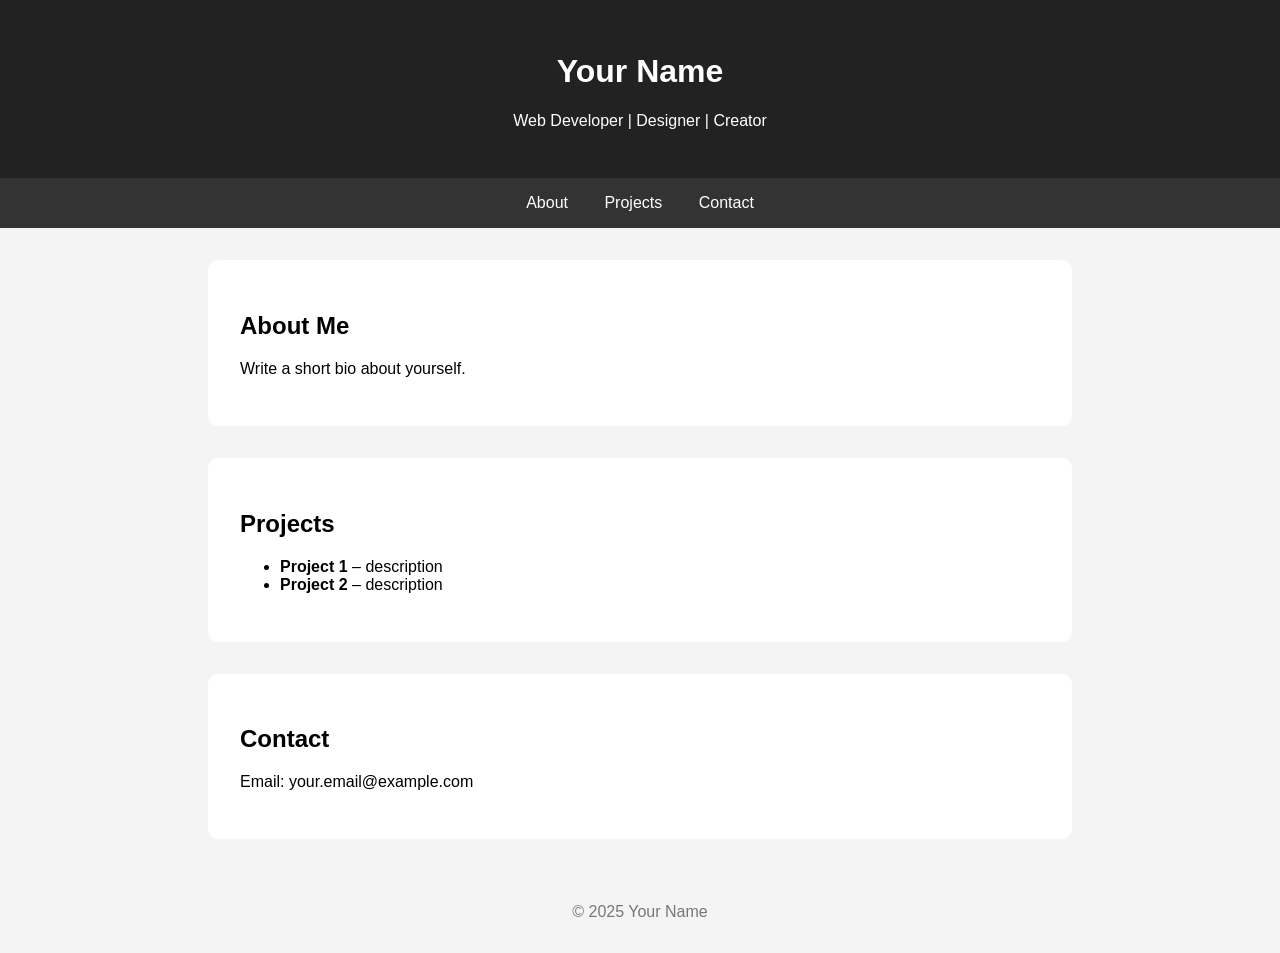
==== index.html @ bd25f1ef "initial commit" ====
<!DOCTYPE html>
<html lang="en">
<head>
  <meta charset="UTF-8" />
  <meta name="viewport" content="width=device-width, initial-scale=1.0" />
  <title>My Portfolio</title>
  <style>
    body {
      margin: 0;
      font-family: Arial, sans-serif;
      background: #f4f4f4;
    }
    header {
      background: #222;
      color: #fff;
      padding: 2rem;
      text-align: center;
    }
    nav {
      background: #333;
      padding: 1rem;
      text-align: center;
    }
    nav a {
      color: #fff;
      margin: 0 1rem;
      text-decoration: none;
    }
    section {
      padding: 2rem;
      max-width: 800px;
      margin: auto;
      background: #fff;
      margin-top: 2rem;
      border-radius: 10px;
    }
    footer {
      text-align: center;
      padding: 1rem;
      margin-top: 2rem;
      color: #777;
    }
  </style>
</head>
<body>
  <header>
    <h1>Your Name</h1>
    <p>Web Developer | Designer | Creator</p>
  </header>

  <nav>
    <a href="#about">About</a>
    <a href="#projects">Projects</a>
    <a href="#contact">Contact</a>
  </nav>

  <section id="about">
    <h2>About Me</h2>
    <p>Write a short bio about yourself.</p>
  </section>

  <section id="projects">
    <h2>Projects</h2>
    <ul>
      <li><strong>Project 1</strong> – description</li>
      <li><strong>Project 2</strong> – description</li>
    </ul>
  </section>

  <section id="contact">
    <h2>Contact</h2>
    <p>Email: your.email@example.com</p>
  </section>

  <footer>
    <p>© 2025 Your Name</p>
  </footer>
</body>
</html>
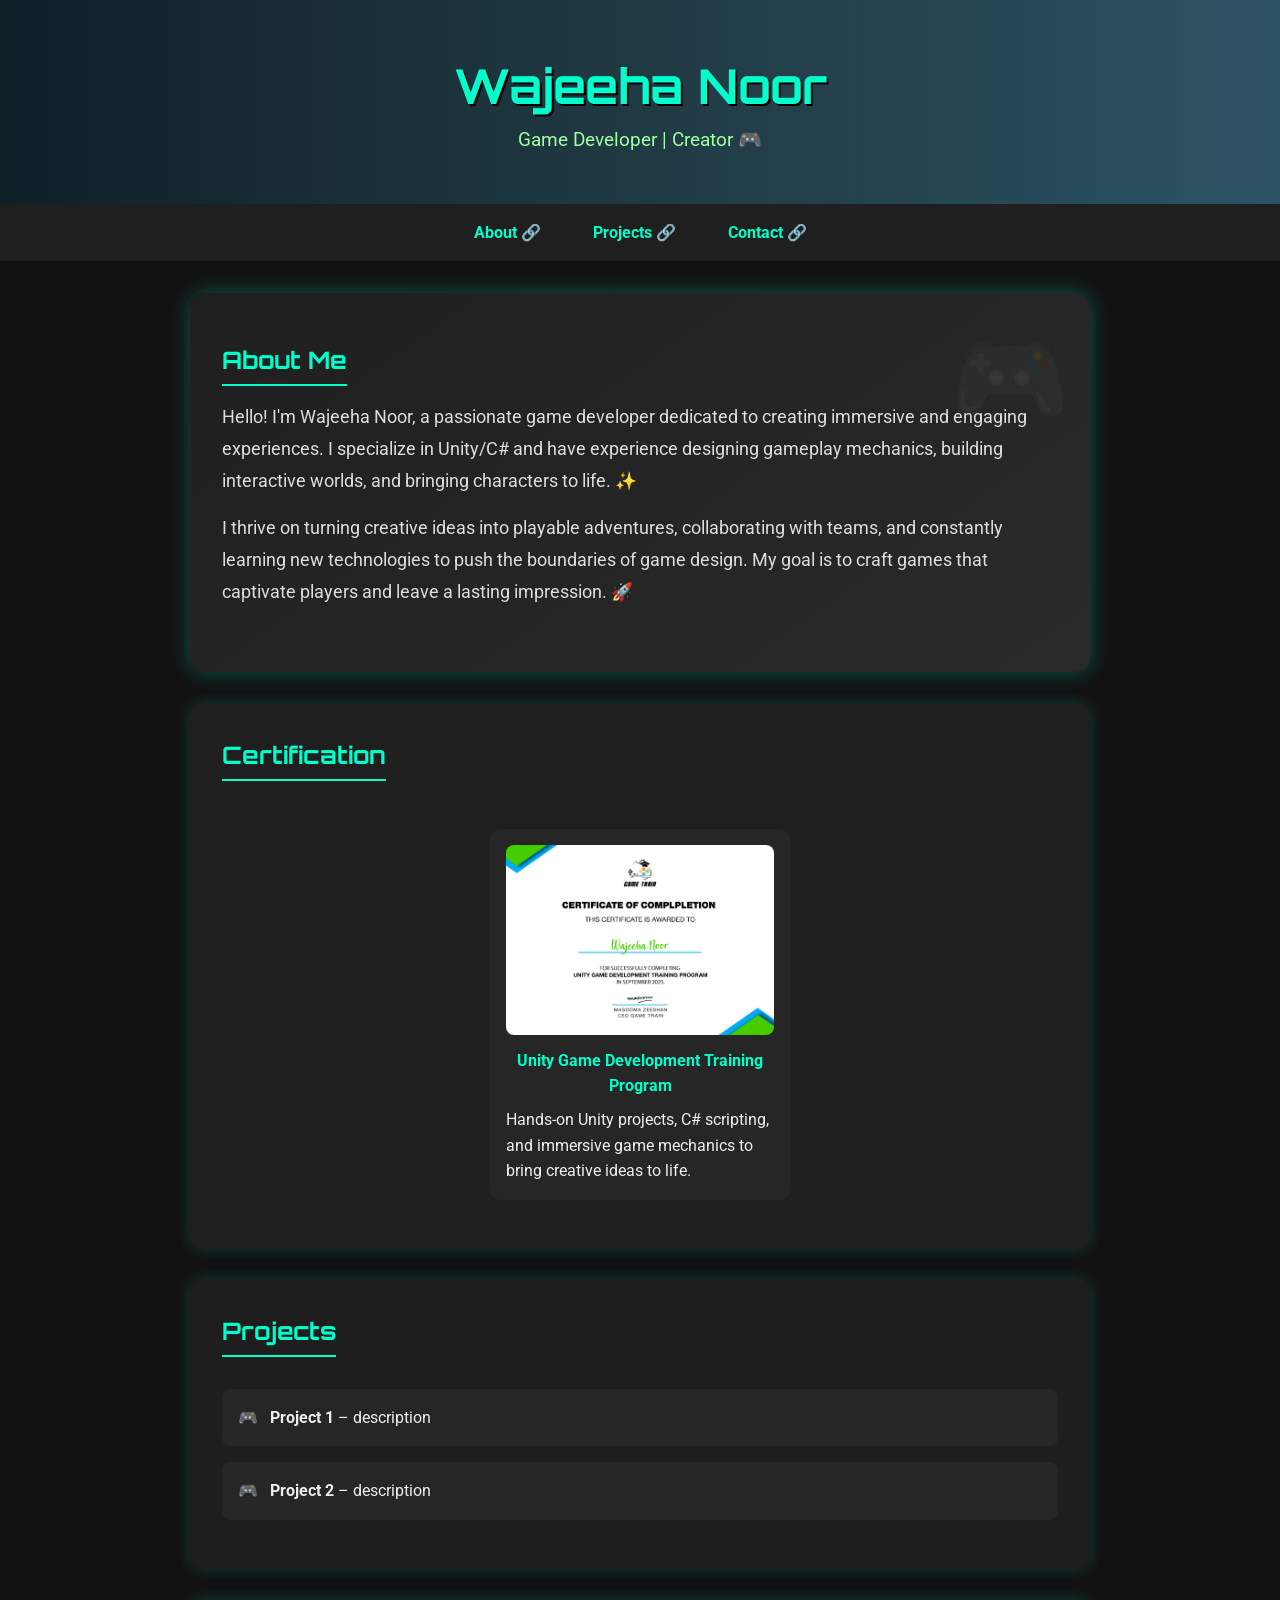
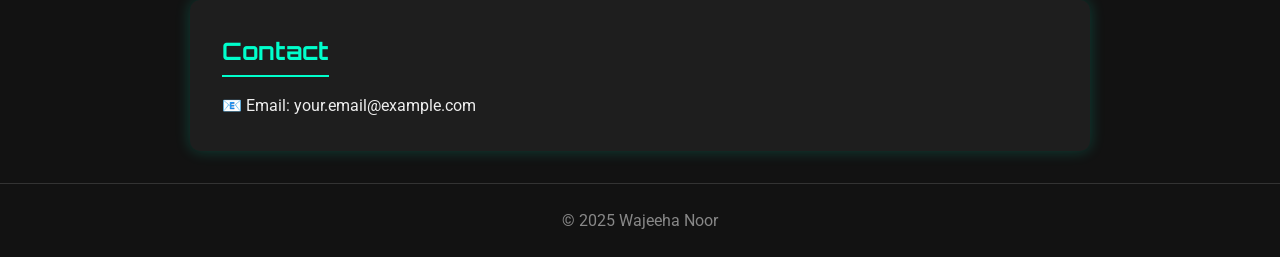
==== commit e7d17963: "Added Style and Certificate Section" ====
--- a/index.html
+++ b/index.html
@@ -4,48 +4,28 @@
   <meta charset="UTF-8" />
   <meta name="viewport" content="width=device-width, initial-scale=1.0" />
   <title>My Portfolio</title>
+  <link rel="stylesheet" href="style.css">
+  <link href="https://fonts.googleapis.com/css2?family=Orbitron:wght@500;700&family=Roboto&display=swap" rel="stylesheet">
   <style>
-    body {
-      margin: 0;
-      font-family: Arial, sans-serif;
-      background: #f4f4f4;
+    html {
+      scroll-behavior: smooth;
     }
-    header {
-      background: #222;
-      color: #fff;
-      padding: 2rem;
-      text-align: center;
+    nav a::after {
+      content: ' 🔗';
     }
-    nav {
-      background: #333;
-      padding: 1rem;
-      text-align: center;
+    #contact p::before {
+      content: '📧 ';
     }
-    nav a {
-      color: #fff;
-      margin: 0 1rem;
-      text-decoration: none;
-    }
-    section {
-      padding: 2rem;
-      max-width: 800px;
-      margin: auto;
-      background: #fff;
-      margin-top: 2rem;
-      border-radius: 10px;
-    }
-    footer {
-      text-align: center;
-      padding: 1rem;
-      margin-top: 2rem;
-      color: #777;
+    #projects li::before {
+      content: '🎮 ';
+      margin-right: 0.5rem;
     }
   </style>
 </head>
 <body>
   <header>
-    <h1>Your Name</h1>
-    <p>Web Developer | Designer | Creator</p>
+    <h1>Wajeeha Noor</h1>
+    <p>Game Developer | Creator 🎮</p>
   </header>
 
   <nav>
@@ -56,10 +36,24 @@
 
   <section id="about">
     <h2>About Me</h2>
-    <p>Write a short bio about yourself.</p>
+    <p>Hello! I'm Wajeeha Noor, a passionate game developer dedicated to creating immersive and engaging experiences. I specialize in Unity/C# and have experience designing gameplay mechanics, building interactive worlds, and bringing characters to life. ✨</p>
+    <p>I thrive on turning creative ideas into playable adventures, collaborating with teams, and constantly learning new technologies to push the boundaries of game design. My goal is to craft games that captivate players and leave a lasting impression. 🚀</p>
   </section>
 
-  <section id="projects">
+  <section id="certificates">
+<h2>Certification</h2>
+<ul>
+<li>
+  <img src="images/certificate1.png" alt="Certificate 1">
+  <strong>Unity Game Development Training Program</strong>
+  <p>Hands-on Unity projects, C# scripting, and immersive game mechanics to bring creative ideas to life.</p>
+</li>
+
+
+</ul>
+</section>
+
+   <section id="projects">
     <h2>Projects</h2>
     <ul>
       <li><strong>Project 1</strong> – description</li>
@@ -73,7 +67,7 @@
   </section>
 
   <footer>
-    <p>© 2025 Your Name</p>
+    <p>© 2025 Wajeeha Noor</p>
   </footer>
 </body>
-</html>
+</html>
--- a/style.css
+++ b/style.css
@@ -0,0 +1,219 @@
+/* General Reset */
+* {
+  box-sizing: border-box;
+  margin: 0;
+  padding: 0;
+  font-family: 'Roboto', sans-serif;
+}
+
+/* Body & Background */
+body {
+  background-color: #121212;
+  color: #eee;
+  line-height: 1.6;
+}
+
+/* Header */
+header {
+  background: linear-gradient(90deg, #0f2027, #203a43, #2c5364);
+  padding: 3rem 1rem;
+  text-align: center;
+  color: #00ffcc;
+}
+header h1 {
+  font-size: 3rem;
+  font-family: 'Orbitron', sans-serif;
+  text-shadow: 2px 2px #000;
+}
+header p {
+  font-size: 1.2rem;
+  color: #a0ffa0;
+  font-family: 'Roboto', sans-serif;
+}
+
+/* Navigation */
+nav {
+  background-color: #1f1f1f;
+  text-align: center;
+  padding: 1rem 0;
+}
+nav a {
+  color: #00ffcc;
+  margin: 0 1.5rem;
+  text-decoration: none;
+  font-weight: bold;
+  transition: 0.3s;
+  font-family: 'Roboto', sans-serif;
+}
+nav a:hover {
+  color: #ff6600;
+  text-shadow: 0 0 8px #ff6600;
+}
+
+/* About section */
+#about {
+  background: linear-gradient(145deg, #1f1f1f, #2a2a2a);
+  border-radius: 15px;
+  padding: 3rem 2rem;
+  box-shadow: 0 0 20px rgba(0,255,204,0.3);
+  position: relative;
+  overflow: hidden;
+}
+#about::before {
+  content: '🎮';
+  font-size: 6rem;
+  position: absolute;
+  top: 10px;
+  right: 20px;
+  opacity: 0.1;
+}
+#about h2 {
+  font-family: 'Orbitron', sans-serif;
+  color: #00ffcc;
+  margin-bottom: 1rem;
+  border-bottom: 2px solid #00ffcc;
+  display: inline-block;
+  padding-bottom: 0.3rem;
+}
+#about p {
+  font-size: 1.1rem;
+  line-height: 1.8;
+  color: #ddd;
+  margin-bottom: 1rem;
+}
+
+/* Certificates Section CSS with Images - Neon Style */
+#certificates {
+  max-width: 900px; /* keep same width as other sections */
+  margin: 2rem auto;
+  padding: 2rem;
+  background-color: #1f1f1f;
+  border-radius: 10px;
+  box-shadow: 0 0 15px rgba(0,255,204,0.2); /* neon green */
+}
+
+#certificates h2 {
+  font-family: 'Orbitron', sans-serif;
+  color: #00ffcc; /* neon green */
+  margin-bottom: 2rem;
+  border-bottom: 2px solid #00ffcc; /* neon green */
+  display: inline-block;
+  padding-bottom: 0.3rem;
+  text-align: center;
+}
+
+#certificates ul {
+  list-style: none;
+  display: flex;
+  flex-wrap: wrap;
+  justify-content: center; /* center if only one certificate */
+  gap: 1.5rem;
+}
+
+#certificates li {
+  background: #262626;
+  padding: 1rem;
+  border-radius: 10px;
+  width: 300px; /* fixed width for cards */
+  display: flex;
+  flex-direction: column;
+  align-items: center;
+  transition: transform 0.3s, box-shadow 0.3s;
+}
+
+#certificates li:hover {
+  transform: scale(1.05); /* expand slightly */
+  box-shadow: 0 10px 25px rgba(0,255,204,0.6); /* stronger neon glow */
+}
+
+#certificates li img {
+  max-width: 100%;
+  border-radius: 8px;
+  margin-bottom: 0.8rem;
+  transition: transform 0.3s;
+}
+/* Expand only the image on hover */
+#certificates li img:hover {
+transform: scale(2);
+}
+#certificates li strong {
+  color: #00ffcc; /* neon green */
+  margin-bottom: 0.5rem;
+  text-align: center;
+}
+
+/* Responsive */
+@media (max-width: 768px) {
+  #certificates li {
+    width: 100%;
+  }
+}
+
+/* Sections */
+section {
+  max-width: 900px;
+  margin: 2rem auto;
+  padding: 2rem;
+  background-color: #1e1e1e;
+  border-radius: 10px;
+  box-shadow: 0 0 15px rgba(0,255,204,0.2);
+  font-family: 'Roboto', sans-serif;
+}
+
+/* Section Titles */
+section h2 {
+  font-family: 'Orbitron', sans-serif;
+  color: #00ffcc;
+  margin-bottom: 1rem;
+  border-bottom: 2px solid #00ffcc;
+  display: inline-block;
+  padding-bottom: 0.3rem;
+}
+
+/* Project List */
+ul {
+  list-style: none;
+}
+li {
+  background: #262626;
+  margin: 1rem 0;
+  padding: 1rem;
+  border-radius: 8px;
+  transition: transform 0.3s, box-shadow 0.3s;
+}
+li:hover {
+  transform: translateY(-5px);
+  box-shadow: 0 5px 15px rgba(0,255,204,0.5);
+}
+
+/* Video Showcase */
+#showcase video, #showcase iframe {
+  width: 100%;
+  border-radius: 10px;
+  margin-top: 1rem;
+}
+
+/* Footer */
+footer {
+  text-align: center;
+  padding: 1.5rem;
+  color: #888;
+  border-top: 1px solid #333;
+  margin-top: 2rem;
+  font-family: 'Roboto', sans-serif;
+}
+
+/* Responsive */
+@media (max-width: 768px) {
+  header h1 {
+    font-size: 2rem;
+  }
+  nav a {
+    display: block;
+    margin: 0.5rem 0;
+  }
+  section {
+    margin: 1rem;
+    padding: 1rem;
+  }
+}
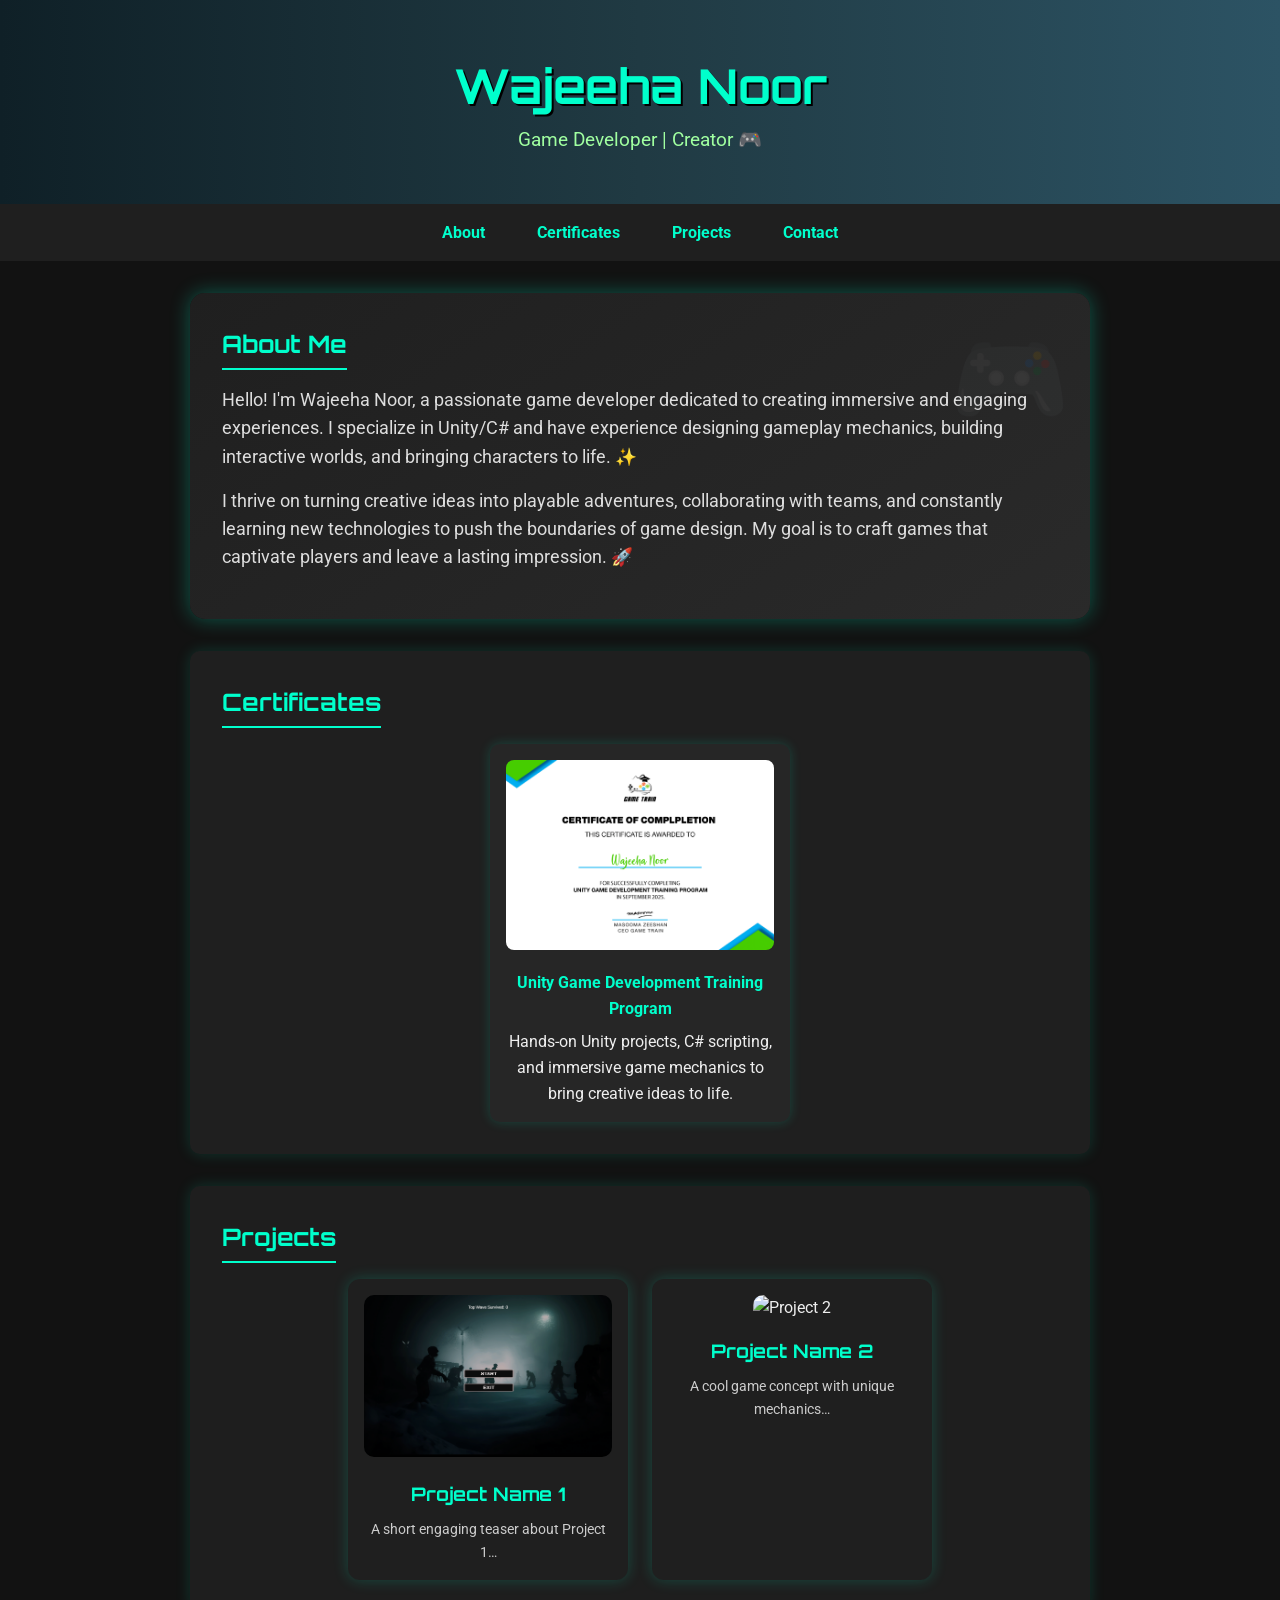
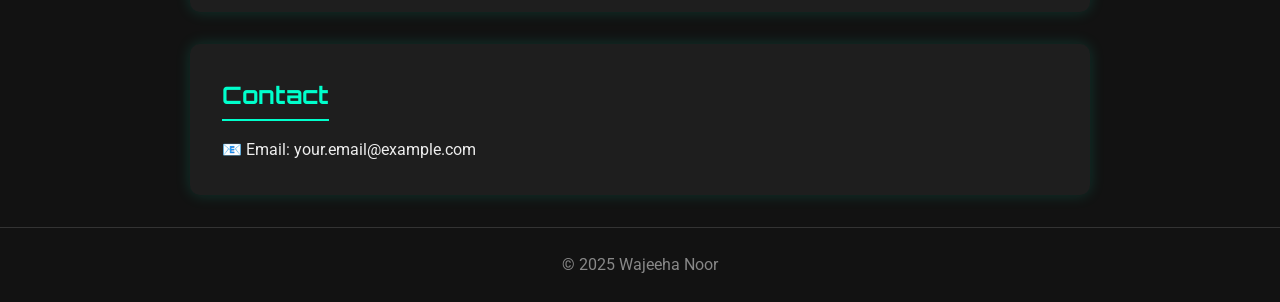
==== commit 429981f5: "Add Projects Section" ====
--- a/index.html
+++ b/index.html
@@ -4,15 +4,17 @@
   <meta charset="UTF-8" />
   <meta name="viewport" content="width=device-width, initial-scale=1.0" />
   <title>My Portfolio</title>
+
   <link rel="stylesheet" href="style.css">
   <link href="https://fonts.googleapis.com/css2?family=Orbitron:wght@500;700&family=Roboto&display=swap" rel="stylesheet">
+
   <style>
     html {
       scroll-behavior: smooth;
     }
-    nav a::after {
+    /* nav a::after {
       content: ' 🔗';
-    }
+    } */
     #contact p::before {
       content: '📧 ';
     }
@@ -22,52 +24,71 @@
     }
   </style>
 </head>
+
 <body>
+
+  <!-- HEADER -->
   <header>
     <h1>Wajeeha Noor</h1>
     <p>Game Developer | Creator 🎮</p>
   </header>
 
-  <nav>
-    <a href="#about">About</a>
-    <a href="#projects">Projects</a>
-    <a href="#contact">Contact</a>
-  </nav>
+  <!-- NAVIGATION -->
+ <nav>
+  <a data-section="about">About</a>
+  <a data-section="certificates">Certificates</a>
+  <a data-section="projects">Projects</a>
+  <a data-section="contact">Contact</a>
+</nav>
 
+
+  <!-- ABOUT SECTION -->
   <section id="about">
     <h2>About Me</h2>
     <p>Hello! I'm Wajeeha Noor, a passionate game developer dedicated to creating immersive and engaging experiences. I specialize in Unity/C# and have experience designing gameplay mechanics, building interactive worlds, and bringing characters to life. ✨</p>
     <p>I thrive on turning creative ideas into playable adventures, collaborating with teams, and constantly learning new technologies to push the boundaries of game design. My goal is to craft games that captivate players and leave a lasting impression. 🚀</p>
   </section>
 
+  <!-- CERTIFICATES SECTION -->
   <section id="certificates">
-<h2>Certification</h2>
-<ul>
-<li>
-  <img src="images/certificate1.png" alt="Certificate 1">
-  <strong>Unity Game Development Training Program</strong>
-  <p>Hands-on Unity projects, C# scripting, and immersive game mechanics to bring creative ideas to life.</p>
-</li>
-
-
-</ul>
-</section>
-
-   <section id="projects">
-    <h2>Projects</h2>
+    <h2>Certificates</h2>
     <ul>
-      <li><strong>Project 1</strong> – description</li>
-      <li><strong>Project 2</strong> – description</li>
+      <li>
+        <img src="images/certificate1.png" alt="Certificate 1">
+        <strong>Unity Game Development Training Program</strong>
+        <p>Hands-on Unity projects, C# scripting, and immersive game mechanics to bring creative ideas to life.</p>
+      </li>
     </ul>
   </section>
 
+  <!-- PROJECTS SECTION -->
+ <section id="projects">
+  <h2>Projects</h2>
+  <div class="projects-container">
+    <a href="project.html?id=project1" class="project-card">
+      <img src="images/Exitthedead.png" alt="Project 1">
+      <h3>Project Name 1</h3>
+      <p>A short engaging teaser about Project 1…</p>
+    </a>
+    <a href="project.html?id=project2" class="project-card">
+      <img src="images/project2-thumb.png" alt="Project 2">
+      <h3>Project Name 2</h3>
+      <p>A cool game concept with unique mechanics…</p>
+    </a>
+  </div>
+</section>
+
+  <!-- CONTACT SECTION -->
   <section id="contact">
     <h2>Contact</h2>
     <p>Email: your.email@example.com</p>
   </section>
 
+  <!-- FOOTER -->
   <footer>
     <p>© 2025 Wajeeha Noor</p>
   </footer>
+<script src="script.js"></script>
+
 </body>
-</html>+</html>
--- a/style.css
+++ b/style.css
@@ -1,4 +1,6 @@
-/* General Reset */
+/* ----------------------------------------------------
+   GENERAL RESET
+---------------------------------------------------- */
 * {
   box-sizing: border-box;
   margin: 0;
@@ -6,59 +8,88 @@
   font-family: 'Roboto', sans-serif;
 }
 
-/* Body & Background */
 body {
   background-color: #121212;
   color: #eee;
   line-height: 1.6;
 }
 
-/* Header */
+/* ----------------------------------------------------
+   HEADER
+---------------------------------------------------- */
 header {
   background: linear-gradient(90deg, #0f2027, #203a43, #2c5364);
   padding: 3rem 1rem;
   text-align: center;
   color: #00ffcc;
 }
+
 header h1 {
   font-size: 3rem;
   font-family: 'Orbitron', sans-serif;
   text-shadow: 2px 2px #000;
 }
+
 header p {
   font-size: 1.2rem;
   color: #a0ffa0;
-  font-family: 'Roboto', sans-serif;
-}
-
-/* Navigation */
+}
+
+/* ----------------------------------------------------
+   NAVIGATION
+---------------------------------------------------- */
 nav {
   background-color: #1f1f1f;
   text-align: center;
   padding: 1rem 0;
 }
+
 nav a {
   color: #00ffcc;
   margin: 0 1.5rem;
   text-decoration: none;
   font-weight: bold;
   transition: 0.3s;
-  font-family: 'Roboto', sans-serif;
-}
+  cursor: pointer;
+}
+
 nav a:hover {
   color: #ff6600;
   text-shadow: 0 0 8px #ff6600;
 }
 
-/* About section */
+/* ----------------------------------------------------
+   SECTION BASE STYLING
+---------------------------------------------------- */
+section {
+  max-width: 900px;
+  margin: 2rem auto;
+  padding: 2rem;
+  background-color: #1e1e1e;
+  border-radius: 10px;
+  box-shadow: 0 0 15px rgba(0,255,204,0.15);
+}
+
+section h2 {
+  font-family: 'Orbitron', sans-serif;
+  color: #00ffcc;
+  margin-bottom: 1rem;
+  border-bottom: 2px solid #00ffcc;
+  display: inline-block;
+  padding-bottom: 0.3rem;
+}
+
+/* ----------------------------------------------------
+   ABOUT SECTION
+---------------------------------------------------- */
 #about {
   background: linear-gradient(145deg, #1f1f1f, #2a2a2a);
   border-radius: 15px;
-  padding: 3rem 2rem;
   box-shadow: 0 0 20px rgba(0,255,204,0.3);
   position: relative;
   overflow: hidden;
 }
+
 #about::before {
   content: '🎮';
   font-size: 6rem;
@@ -67,153 +98,174 @@
   right: 20px;
   opacity: 0.1;
 }
-#about h2 {
-  font-family: 'Orbitron', sans-serif;
-  color: #00ffcc;
-  margin-bottom: 1rem;
-  border-bottom: 2px solid #00ffcc;
-  display: inline-block;
-  padding-bottom: 0.3rem;
-}
+
 #about p {
   font-size: 1.1rem;
-  line-height: 1.8;
   color: #ddd;
   margin-bottom: 1rem;
 }
 
-/* Certificates Section CSS with Images - Neon Style */
+/* ----------------------------------------------------
+   CERTIFICATES SECTION
+---------------------------------------------------- */
 #certificates {
-  max-width: 900px; /* keep same width as other sections */
-  margin: 2rem auto;
-  padding: 2rem;
   background-color: #1f1f1f;
-  border-radius: 10px;
-  box-shadow: 0 0 15px rgba(0,255,204,0.2); /* neon green */
-}
-
-#certificates h2 {
-  font-family: 'Orbitron', sans-serif;
-  color: #00ffcc; /* neon green */
-  margin-bottom: 2rem;
-  border-bottom: 2px solid #00ffcc; /* neon green */
-  display: inline-block;
-  padding-bottom: 0.3rem;
-  text-align: center;
 }
 
 #certificates ul {
   list-style: none;
   display: flex;
+  gap: 1.5rem;
+  justify-content: center; /* Center if only one */
   flex-wrap: wrap;
-  justify-content: center; /* center if only one certificate */
-  gap: 1.5rem;
 }
 
 #certificates li {
   background: #262626;
   padding: 1rem;
   border-radius: 10px;
-  width: 300px; /* fixed width for cards */
-  display: flex;
-  flex-direction: column;
-  align-items: center;
-  transition: transform 0.3s, box-shadow 0.3s;
+  width: 300px;
+  text-align: center;
+  transition: 0.3s;
+  box-shadow: 0 0 12px rgba(0,255,204,0.18);
 }
 
 #certificates li:hover {
-  transform: scale(1.05); /* expand slightly */
-  box-shadow: 0 10px 25px rgba(0,255,204,0.6); /* stronger neon glow */
-}
-
+  transform: translateY(-5px);
+  box-shadow: 0 0 25px rgba(0,255,204,0.4);
+}
+
+/* Image expands ONLY, not the card */
 #certificates li img {
   max-width: 100%;
   border-radius: 8px;
   margin-bottom: 0.8rem;
-  transition: transform 0.3s;
-}
-/* Expand only the image on hover */
+  transition: transform 0.35s ease, box-shadow 0.3s;
+}
+
 #certificates li img:hover {
-transform: scale(2);
-}
+  transform: scale(1.7);
+  box-shadow: 0 0 20px rgba(0,255,204,0.7);
+  z-index: 5;
+}
+
 #certificates li strong {
-  color: #00ffcc; /* neon green */
+  color: #00ffcc;
   margin-bottom: 0.5rem;
-  text-align: center;
-}
-
-/* Responsive */
-@media (max-width: 768px) {
-  #certificates li {
-    width: 100%;
-  }
-}
-
-/* Sections */
-section {
+  display: block;
+}
+
+/* ----------------------------------------------------
+   PROJECT CARDS
+---------------------------------------------------- */
+/* Project Card Styling */
+.projects-container {
+  display: flex;
+  flex-wrap: wrap;
+  gap: 1.5rem;
+  justify-content: center;
+}
+
+.project-card {
+  width: 280px;
+  background: #1f1f1f;
+  padding: 1rem;
+  border-radius: 12px;
+  text-decoration: none;
+  color: #eee;
+  box-shadow: 0 0 15px rgba(0,255,204,0.2);
+  transition: 0.3s;
+  text-align: center;
+}
+
+.project-card:hover {
+  transform: translateY(-5px);
+  box-shadow: 0 0 25px rgba(0,255,204,0.4);
+}
+
+.project-card img {
+  width: 100%;
+  border-radius: 10px;
+  margin-bottom: 1rem;
+  transition: 0.3s;
+}
+
+.project-card img:hover {
+  transform: scale(1.05);
+  box-shadow: 0 0 15px #00ffcc;
+}
+
+.project-card h3 {
+  font-family: 'Orbitron', sans-serif;
+  color: #00ffcc;
+  margin-bottom: 0.5rem;
+}
+
+.project-card p {
+  color: #ccc;
+  font-size: 0.9rem;
+}
+
+/* Project Detail Page */
+#project-detail {
   max-width: 900px;
   margin: 2rem auto;
   padding: 2rem;
-  background-color: #1e1e1e;
+  background-color: #1f1f1f;
   border-radius: 10px;
   box-shadow: 0 0 15px rgba(0,255,204,0.2);
-  font-family: 'Roboto', sans-serif;
-}
-
-/* Section Titles */
-section h2 {
-  font-family: 'Orbitron', sans-serif;
-  color: #00ffcc;
-  margin-bottom: 1rem;
-  border-bottom: 2px solid #00ffcc;
-  display: inline-block;
-  padding-bottom: 0.3rem;
-}
-
-/* Project List */
-ul {
-  list-style: none;
-}
-li {
-  background: #262626;
+  text-align: center;
+}
+
+#project-detail img {
+  max-width: 100%;
+  border-radius: 10px;
   margin: 1rem 0;
-  padding: 1rem;
-  border-radius: 8px;
-  transition: transform 0.3s, box-shadow 0.3s;
-}
-li:hover {
-  transform: translateY(-5px);
-  box-shadow: 0 5px 15px rgba(0,255,204,0.5);
-}
-
-/* Video Showcase */
-#showcase video, #showcase iframe {
-  width: 100%;
-  border-radius: 10px;
-  margin-top: 1rem;
-}
-
-/* Footer */
+  transition: transform 0.3s;
+}
+
+#project-detail img:hover {
+  transform: scale(1.05);
+  box-shadow: 0 0 20px #00ffcc;
+}
+
+#project-detail h2 {
+  font-family: 'Orbitron', sans-serif;
+  color: #00ffcc;
+  margin-bottom: 1rem;
+}
+
+
+/* ----------------------------------------------------
+   FOOTER
+---------------------------------------------------- */
 footer {
   text-align: center;
   padding: 1.5rem;
   color: #888;
   border-top: 1px solid #333;
   margin-top: 2rem;
-  font-family: 'Roboto', sans-serif;
-}
-
-/* Responsive */
+}
+
+/* ----------------------------------------------------
+   RESPONSIVE
+---------------------------------------------------- */
 @media (max-width: 768px) {
   header h1 {
     font-size: 2rem;
   }
+
   nav a {
     display: block;
     margin: 0.5rem 0;
   }
+
   section {
+    padding: 1rem;
     margin: 1rem;
-    padding: 1rem;
-  }
-}+  }
+
+  #certificates li img:hover {
+    transform: scale(1.3);
+  }
+}
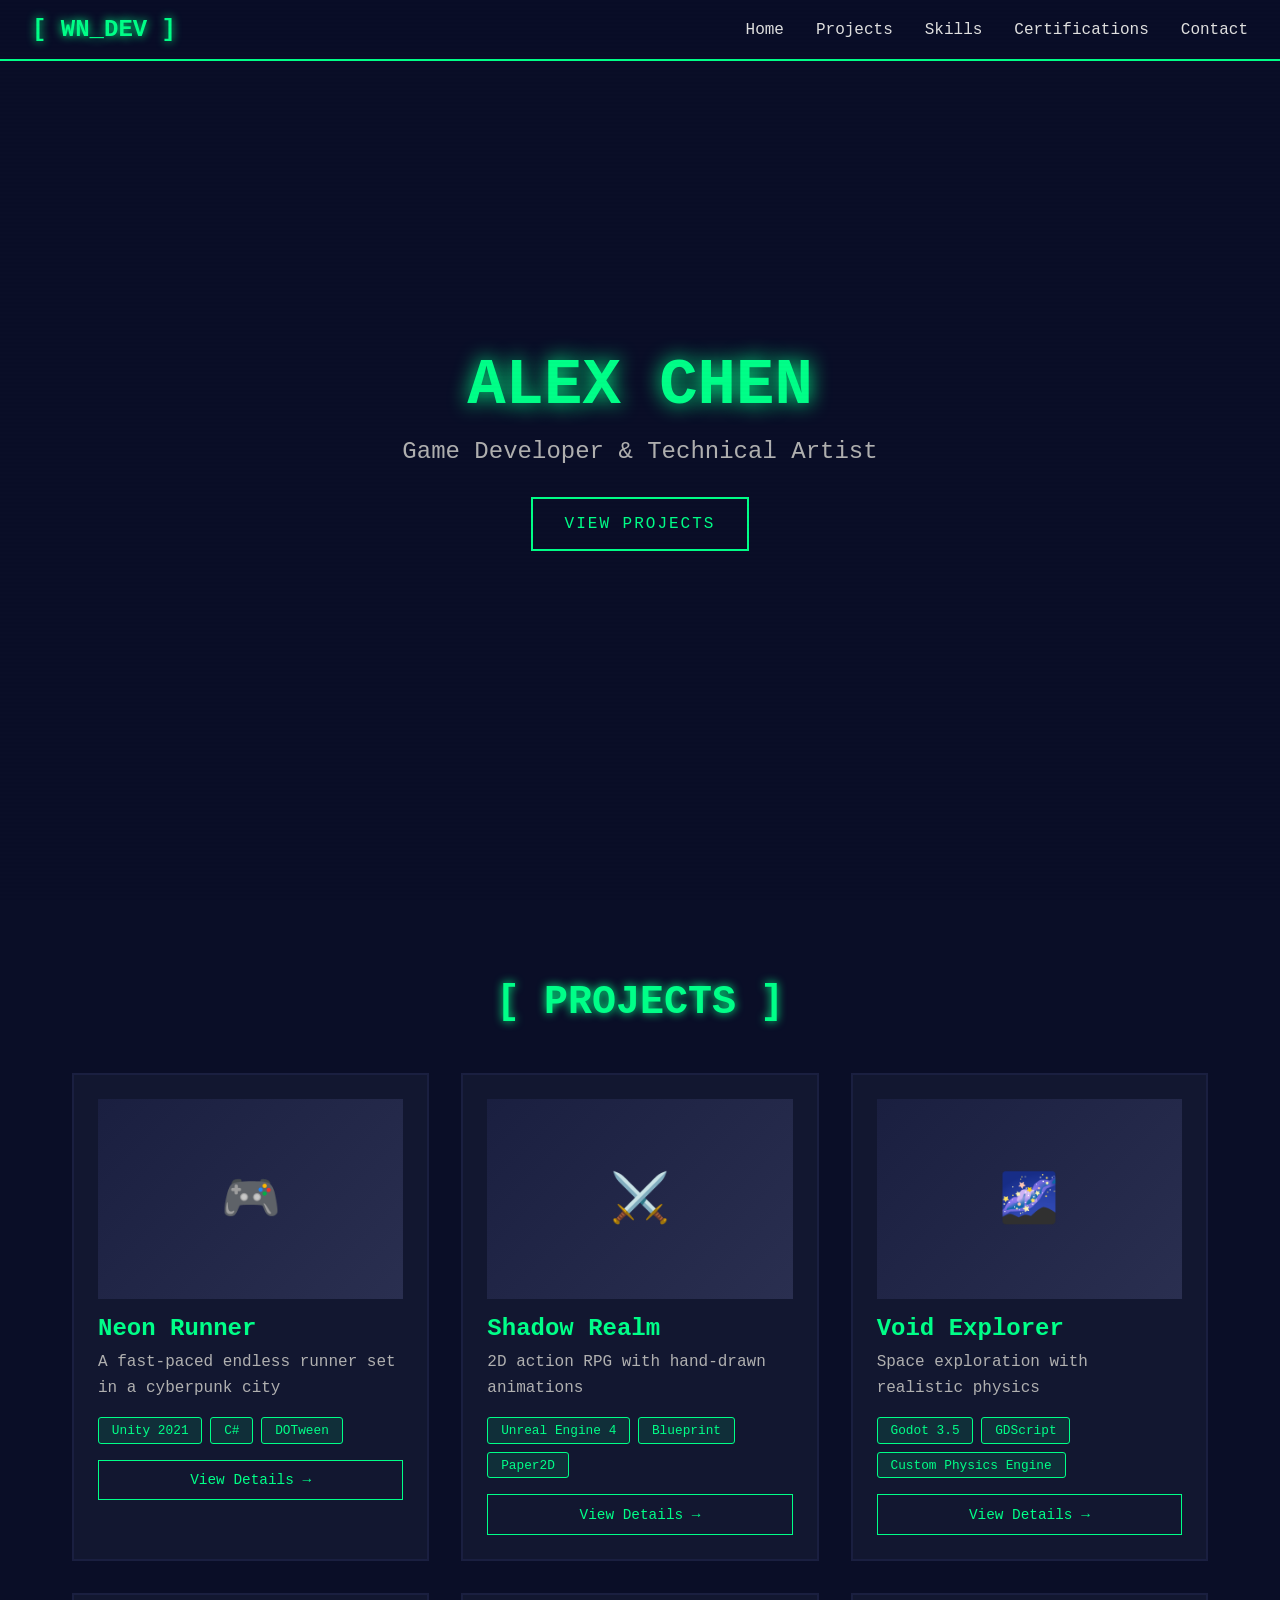
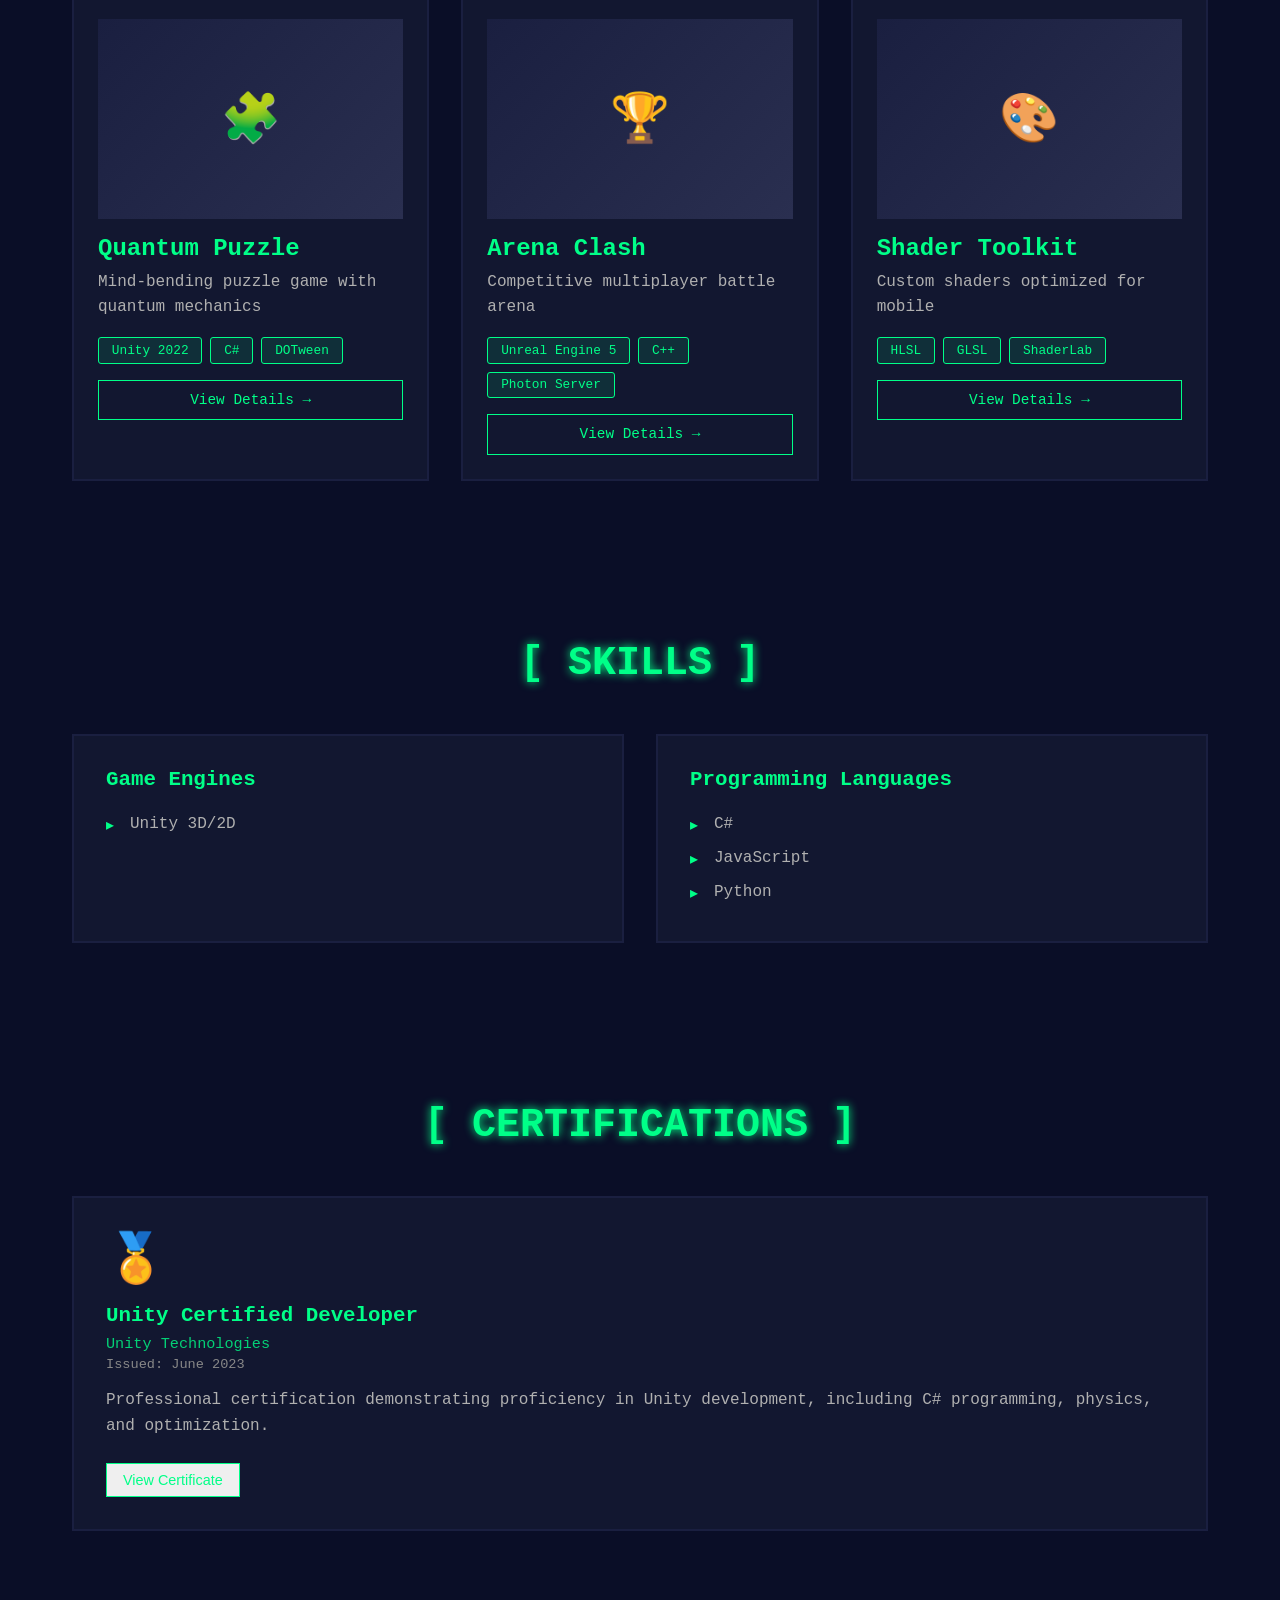
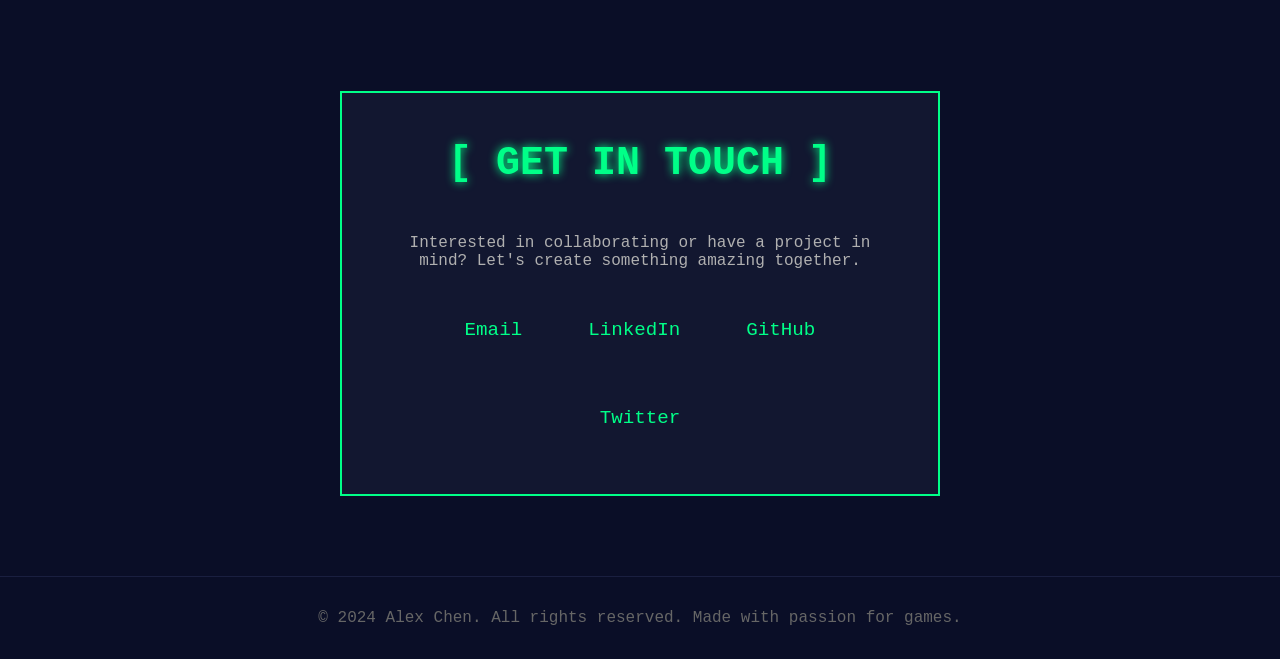
==== commit 54479031: "portfolio website" ====
--- a/index.html
+++ b/index.html
@@ -1,94 +1,125 @@
 <!DOCTYPE html>
 <html lang="en">
 <head>
-  <meta charset="UTF-8" />
-  <meta name="viewport" content="width=device-width, initial-scale=1.0" />
-  <title>My Portfolio</title>
+    <meta charset="UTF-8">
+    <meta name="viewport" content="width=device-width, initial-scale=1.0">
+    <title>Alex Chen - Game Developer</title>
+    <link rel="stylesheet" href="css/main.css">
+    <link rel="stylesheet" href="css/modal.css">
+    <link rel="stylesheet" href="css/responsive.css">
+</head>
+<body>
+    <div class="scanlines"></div>
+    
+    <!-- Navigation -->
+   <nav>
+        <div class="logo">[ WN_DEV ]</div>
+        <ul class="nav-links">
+            <li><a href="#home">Home</a></li>
+            <li><a href="#projects">Projects</a></li>
+            <li><a href="#skills">Skills</a></li>
+            <li><a href="#certifications">Certifications</a></li>
+            <li><a href="#contact">Contact</a></li>
+        </ul>
+    </nav>
 
-  <link rel="stylesheet" href="style.css">
-  <link href="https://fonts.googleapis.com/css2?family=Orbitron:wght@500;700&family=Roboto&display=swap" rel="stylesheet">
+    <!-- Hero Section -->
+    <section id="home" class="hero">
+        <div class="particles" id="particles"></div>
+        <div class="hero-content">
+            <h1 class="glitch">ALEX CHEN</h1>
+            <p class="subtitle">Game Developer & Technical Artist</p>
+            <button class="cta-button">View Projects</button>
+        </div>
+    </section>
 
-  <style>
-    html {
-      scroll-behavior: smooth;
-    }
-    /* nav a::after {
-      content: ' 🔗';
-    } */
-    #contact p::before {
-      content: '📧 ';
-    }
-    #projects li::before {
-      content: '🎮 ';
-      margin-right: 0.5rem;
-    }
-  </style>
-</head>
+    <!-- Projects Section -->
+    <section id="projects">
+        <h2>[ PROJECTS ]</h2>
+        <div class="projects-grid" id="projectsGrid">
+            <!-- Projects will be loaded dynamically -->
+        </div>
+    </section>
 
-<body>
+    <!-- Skills Section -->
+    <section id="skills">
+        <h2>[ SKILLS ]</h2>
+        <div class="skills-grid">
+            <div class="skill-category">
+                <h3>Game Engines</h3>
+                <ul>
+                    <li>Unity 3D/2D</li>
+                </ul>
+            </div>
+            <div class="skill-category">
+                <h3>Programming Languages</h3>
+                <ul>
+                    <li>C#</li>
+                    <li>JavaScript</li>
+                    <li>Python</li>
+                </ul>
+            </div>
+            <!-- Add other skill categories -->
+        </div>
+    </section>
 
-  <!-- HEADER -->
-  <header>
-    <h1>Wajeeha Noor</h1>
-    <p>Game Developer | Creator 🎮</p>
-  </header>
+     <!-- Certifications Section -->
+    <section id="certifications">
+        <h2>[ CERTIFICATIONS ]</h2>
+        <div class="cert-card" data-cert-id="0">
+    <div class="cert-icon">🏅</div>
+    <h3 class="cert-title">Unity Certified Developer</h3>
+    <p class="cert-issuer">Unity Technologies</p>
+    <p class="cert-date">Issued: June 2023</p>
+    <p class="cert-description">Professional certification demonstrating proficiency in Unity development, including C# programming, physics, and optimization.</p>
+    <button class="cert-link view-cert-btn">View Certificate</button>
+</div>
 
-  <!-- NAVIGATION -->
- <nav>
-  <a data-section="about">About</a>
-  <a data-section="certificates">Certificates</a>
-  <a data-section="projects">Projects</a>
-  <a data-section="contact">Contact</a>
-</nav>
+        </div>
+    </section>
+    <!-- Contact Section -->
+    <section id="contact">
+        <div class="contact">
+            <h2>[ GET IN TOUCH ]</h2>
+            <p style="color: #b0b0b0; margin-bottom: 2rem;">
+                Interested in collaborating or have a project in mind? Let's create something amazing together.
+            </p>
+            <div class="contact-links">
+                <a href="mailto:alex@gamedev.com" class="contact-link">Email</a>
+                <a href="#" class="contact-link">LinkedIn</a>
+                <a href="#" class="contact-link">GitHub</a>
+                <a href="#" class="contact-link">Twitter</a>
+            </div>
+        </div>
+    </section>
 
+    <footer>
+        <p>&copy; 2024 Alex Chen. All rights reserved. Made with passion for games.</p>
+    </footer>
 
-  <!-- ABOUT SECTION -->
-  <section id="about">
-    <h2>About Me</h2>
-    <p>Hello! I'm Wajeeha Noor, a passionate game developer dedicated to creating immersive and engaging experiences. I specialize in Unity/C# and have experience designing gameplay mechanics, building interactive worlds, and bringing characters to life. ✨</p>
-    <p>I thrive on turning creative ideas into playable adventures, collaborating with teams, and constantly learning new technologies to push the boundaries of game design. My goal is to craft games that captivate players and leave a lasting impression. 🚀</p>
-  </section>
-
-  <!-- CERTIFICATES SECTION -->
-  <section id="certificates">
-    <h2>Certificates</h2>
-    <ul>
-      <li>
-        <img src="images/certificate1.png" alt="Certificate 1">
-        <strong>Unity Game Development Training Program</strong>
-        <p>Hands-on Unity projects, C# scripting, and immersive game mechanics to bring creative ideas to life.</p>
-      </li>
-    </ul>
-  </section>
-
-  <!-- PROJECTS SECTION -->
- <section id="projects">
-  <h2>Projects</h2>
-  <div class="projects-container">
-    <a href="project.html?id=project1" class="project-card">
-      <img src="images/Exitthedead.png" alt="Project 1">
-      <h3>Project Name 1</h3>
-      <p>A short engaging teaser about Project 1…</p>
-    </a>
-    <a href="project.html?id=project2" class="project-card">
-      <img src="images/project2-thumb.png" alt="Project 2">
-      <h3>Project Name 2</h3>
-      <p>A cool game concept with unique mechanics…</p>
-    </a>
-  </div>
-</section>
-
-  <!-- CONTACT SECTION -->
-  <section id="contact">
-    <h2>Contact</h2>
-    <p>Email: your.email@example.com</p>
-  </section>
-
-  <!-- FOOTER -->
-  <footer>
-    <p>© 2025 Wajeeha Noor</p>
-  </footer>
-<script src="script.js"></script>
-
+    <!-- Modal -->
+    <div id="projectModal" class="modal">
+        <div class="modal-wrapper">
+            <div class="modal-content">
+                <button class="close-btn" onclick="closeModal()">×</button>
+                <div id="modalBody"></div>
+            </div>
+        </div>
+    </div>
+<!-- Certificate Modal -->
+<div id="certificateModal" class="modal cert-modal">
+    <div class="modal-wrapper">
+        <div class="modal-content cert-modal-content">
+            <button class="close-btn" onclick="closeCertModal()">×</button>
+            <div id="certModalBody"></div>
+        </div>
+    </div>
+</div>
+    <!-- Scripts -->
+   <script src="js/projects-data.js"></script>
+    <script src="js/certification-data.js"></script>
+    <script src="js/animations.js"></script>
+    <script src="js/main.js"></script>
+    <script src="js/certification.js"></script>
 </body>
-</html>
+</html>
--- a/css/main.css
+++ b/css/main.css
@@ -0,0 +1,418 @@
+/* Reset and Base Styles */
+* {
+    margin: 0;
+    padding: 0;
+    box-sizing: border-box;
+}
+
+body {
+    font-family: 'Courier New', monospace;
+    background: #0a0e27;
+    color: #e0e0e0;
+    overflow-x: hidden;
+}
+
+/* Scanlines Effect */
+.scanlines {
+    position: fixed;
+    top: 0;
+    left: 0;
+    width: 100%;
+    height: 100%;
+    background: linear-gradient(to bottom, 
+        rgba(255, 255, 255, 0) 50%, 
+        rgba(0, 0, 0, 0.1) 50%);
+    background-size: 100% 4px;
+    pointer-events: none;
+    z-index: 1000;
+    opacity: 0.1;
+}
+
+/* Navigation */
+nav {
+    position: fixed;
+    top: 0;
+    width: 100%;
+    background: rgba(10, 14, 39, 0.95);
+    padding: 1rem 2rem;
+    display: flex;
+    justify-content: space-between;
+    align-items: center;
+    z-index: 100;
+    border-bottom: 2px solid #00ff88;
+    backdrop-filter: blur(10px);
+}
+
+.logo {
+    font-size: 1.5rem;
+    font-weight: bold;
+    color: #00ff88;
+    text-shadow: 0 0 10px #00ff88;
+}
+
+.nav-links {
+    display: flex;
+    gap: 2rem;
+    list-style: none;
+}
+
+.nav-links a {
+    color: #e0e0e0;
+    text-decoration: none;
+    transition: all 0.3s;
+    position: relative;
+}
+
+.nav-links a:hover {
+    color: #00ff88;
+    text-shadow: 0 0 10px #00ff88;
+}
+
+/* Hero Section */
+.hero {
+    height: 100vh;
+    display: flex;
+    align-items: center;
+    justify-content: center;
+    position: relative;
+    overflow: hidden;
+}
+
+.particles {
+    position: absolute;
+    width: 100%;
+    height: 100%;
+}
+
+.particle {
+    position: absolute;
+    width: 2px;
+    height: 2px;
+    background: #00ff88;
+    opacity: 0.5;
+    animation: float 15s infinite;
+}
+
+@keyframes float {
+    0%, 100% { transform: translateY(0) translateX(0); }
+    25% { transform: translateY(-100px) translateX(50px); }
+    50% { transform: translateY(-200px) translateX(-30px); }
+    75% { transform: translateY(-100px) translateX(-70px); }
+}
+
+.hero-content {
+    text-align: center;
+    z-index: 10;
+}
+
+.glitch {
+    font-size: 4rem;
+    font-weight: bold;
+    color: #00ff88;
+    text-shadow: 0 0 20px #00ff88;
+    margin-bottom: 1rem;
+    animation: glitch 3s infinite;
+}
+
+@keyframes glitch {
+    0%, 90%, 100% { transform: translate(0); }
+    92% { transform: translate(-2px, 2px); }
+    94% { transform: translate(2px, -2px); }
+    96% { transform: translate(-2px, -2px); }
+}
+
+.subtitle {
+    font-size: 1.5rem;
+    color: #b0b0b0;
+    margin-bottom: 2rem;
+}
+
+.cta-button {
+    background: transparent;
+    border: 2px solid #00ff88;
+    color: #00ff88;
+    padding: 1rem 2rem;
+    font-size: 1rem;
+    cursor: pointer;
+    transition: all 0.3s;
+    text-transform: uppercase;
+    letter-spacing: 2px;
+    font-family: 'Courier New', monospace;
+}
+
+.cta-button:hover {
+    background: #00ff88;
+    color: #0a0e27;
+    box-shadow: 0 0 20px #00ff88;
+}
+
+/* Sections */
+section {
+    padding: 5rem 2rem;
+    max-width: 1200px;
+    margin: 0 auto;
+}
+
+h2 {
+    font-size: 2.5rem;
+    color: #00ff88;
+    margin-bottom: 3rem;
+    text-align: center;
+    text-shadow: 0 0 10px #00ff88;
+}
+
+/* Projects Grid */
+.projects-grid {
+    display: grid;
+    grid-template-columns: repeat(auto-fit, minmax(300px, 1fr));
+    gap: 2rem;
+}
+
+.project-card {
+    background: rgba(20, 25, 50, 0.8);
+    border: 2px solid #1a1f40;
+    padding: 1.5rem;
+    transition: all 0.3s;
+    position: relative;
+    overflow: hidden;
+    cursor: pointer;
+}
+
+.project-card::before {
+    content: '';
+    position: absolute;
+    top: 0;
+    left: -100%;
+    width: 100%;
+    height: 100%;
+    background: linear-gradient(90deg, transparent, rgba(0, 255, 136, 0.1), transparent);
+    transition: left 0.5s;
+}
+
+.project-card:hover::before {
+    left: 100%;
+}
+
+.project-card:hover {
+    border-color: #00ff88;
+    transform: translateY(-5px);
+    box-shadow: 0 10px 30px rgba(0, 255, 136, 0.3);
+}
+
+.project-image {
+    width: 100%;
+    height: 200px;
+    background: linear-gradient(135deg, #1a1f40, #2a2f50);
+    margin-bottom: 1rem;
+    display: flex;
+    align-items: center;
+    justify-content: center;
+    font-size: 3rem;
+}
+
+.project-title {
+    font-size: 1.5rem;
+    color: #00ff88;
+    margin-bottom: 0.5rem;
+}
+
+.project-description {
+    color: #b0b0b0;
+    line-height: 1.6;
+    margin-bottom: 1rem;
+}
+
+.project-tags {
+    display: flex;
+    gap: 0.5rem;
+    flex-wrap: wrap;
+}
+
+.tag {
+    background: rgba(0, 255, 136, 0.1);
+    border: 1px solid #00ff88;
+    color: #00ff88;
+    padding: 0.3rem 0.8rem;
+    font-size: 0.8rem;
+    border-radius: 3px;
+}
+
+.view-details-btn {
+    margin-top: 1rem;
+    width: 100%;
+    background: transparent;
+    border: 1px solid #00ff88;
+    color: #00ff88;
+    padding: 0.7rem;
+    cursor: pointer;
+    transition: all 0.3s;
+    font-family: 'Courier New', monospace;
+    font-size: 0.9rem;
+}
+
+.view-details-btn:hover {
+    background: rgba(0, 255, 136, 0.1);
+}
+
+/* Skills Grid */
+.skills-grid {
+    display: grid;
+    grid-template-columns: repeat(auto-fit, minmax(200px, 1fr));
+    gap: 2rem;
+}
+
+.skill-category {
+    background: rgba(20, 25, 50, 0.8);
+    border: 2px solid #1a1f40;
+    padding: 2rem;
+    transition: all 0.3s;
+}
+
+.skill-category:hover {
+    border-color: #00ff88;
+}
+
+.skill-category h3 {
+    color: #00ff88;
+    margin-bottom: 1rem;
+    font-size: 1.3rem;
+}
+
+.skill-category ul {
+    list-style: none;
+}
+
+.skill-category li {
+    padding: 0.5rem 0;
+    color: #b0b0b0;
+    position: relative;
+    padding-left: 1.5rem;
+}
+
+.skill-category li::before {
+    content: '▸';
+    position: absolute;
+    left: 0;
+    color: #00ff88;
+}
+/* Certifications Section */
+.certifications-grid {
+    display: grid;
+    grid-template-columns: repeat(auto-fit, minmax(320px, 1fr));
+    gap: 2rem;
+}
+
+.cert-card {
+    background: rgba(20, 25, 50, 0.8);
+    border: 2px solid #1a1f40;
+    padding: 2rem;
+    transition: all 0.3s;
+    position: relative;
+    overflow: hidden;
+}
+
+.cert-card::before {
+    content: '';
+    position: absolute;
+    top: 0;
+    left: -100%;
+    width: 100%;
+    height: 100%;
+    background: linear-gradient(90deg, transparent, rgba(0, 255, 136, 0.1), transparent);
+    transition: left 0.5s;
+}
+
+.cert-card:hover::before {
+    left: 100%;
+}
+
+.cert-card:hover {
+    border-color: #00ff88;
+    transform: translateY(-5px);
+    box-shadow: 0 10px 30px rgba(0, 255, 136, 0.2);
+}
+
+.cert-icon {
+    font-size: 3rem;
+    margin-bottom: 1rem;
+}
+
+.cert-title {
+    font-size: 1.3rem;
+    color: #00ff88;
+    margin-bottom: 0.5rem;
+}
+
+.cert-issuer {
+    color: #00ff88;
+    font-size: 0.95rem;
+    margin-bottom: 0.3rem;
+    opacity: 0.8;
+}
+
+.cert-date {
+    color: #888;
+    font-size: 0.85rem;
+    margin-bottom: 1rem;
+}
+
+.cert-description {
+    color: #b0b0b0;
+    line-height: 1.6;
+    margin-bottom: 1.5rem;
+}
+
+.cert-link {
+    display: inline-block;
+    color: #00ff88;
+    text-decoration: none;
+    border: 1px solid #00ff88;
+    padding: 0.5rem 1rem;
+    transition: all 0.3s;
+    font-size: 0.9rem;
+}
+
+.cert-link:hover {
+    background: #00ff88;
+    color: #0a0e27;
+    box-shadow: 0 0 15px rgba(0, 255, 136, 0.3);
+}
+/* Contact Section */
+.contact {
+    background: rgba(20, 25, 50, 0.8);
+    border: 2px solid #00ff88;
+    padding: 3rem;
+    text-align: center;
+    max-width: 600px;
+    margin: 0 auto;
+}
+
+.contact-links {
+    display: flex;
+    justify-content: center;
+    gap: 2rem;
+    margin-top: 2rem;
+    flex-wrap: wrap;
+}
+
+.contact-link {
+    color: #00ff88;
+    text-decoration: none;
+    font-size: 1.2rem;
+    transition: all 0.3s;
+    padding: 1rem;
+    border: 1px solid transparent;
+}
+
+.contact-link:hover {
+    border-color: #00ff88;
+    text-shadow: 0 0 10px #00ff88;
+}
+
+/* Footer */
+footer {
+    text-align: center;
+    padding: 2rem;
+    color: #666;
+    border-top: 1px solid #1a1f40;
+}
--- a/css/modal.css
+++ b/css/modal.css
@@ -0,0 +1,324 @@
+/* Modal */
+.modal {
+    display: none;
+    position: fixed;
+    top: 0;
+    left: 0;
+    width: 100%;
+    height: 100%;
+    background: rgba(0, 0, 0, 0.9);
+    z-index: 2000;
+    overflow-y: auto;
+    animation: fadeIn 0.3s;
+}
+
+.modal.active {
+    display: block;
+    padding: 2rem;
+}
+
+.modal-wrapper {
+    max-width: 900px;
+    margin: 2rem auto;
+}
+
+@keyframes fadeIn {
+    from { opacity: 0; }
+    to { opacity: 1; }
+}
+
+.modal-content {
+    background: #0a0e27;
+    border: 2px solid #00ff88;
+    width: 100%;
+    padding: 3rem;
+    position: relative;
+    animation: slideUp 0.3s;
+}
+
+@keyframes slideUp {
+    from { transform: translateY(50px); opacity: 0; }
+    to { transform: translateY(0); opacity: 1; }
+}
+
+.close-btn {
+    position: absolute;
+    top: 1rem;
+    right: 1rem;
+    background: transparent;
+    border: 2px solid #00ff88;
+    color: #00ff88;
+    width: 40px;
+    height: 40px;
+    font-size: 1.5rem;
+    cursor: pointer;
+    transition: all 0.3s;
+    display: flex;
+    align-items: center;
+    justify-content: center;
+}
+
+.close-btn:hover {
+    background: #00ff88;
+    color: #0a0e27;
+    transform: rotate(90deg);
+}
+
+.modal-header {
+    display: flex;
+    align-items: center;
+    gap: 1.5rem;
+    margin-bottom: 2rem;
+    padding-bottom: 1rem;
+    border-bottom: 1px solid #1a1f40;
+}
+
+.modal-icon {
+    font-size: 4rem;
+}
+
+.modal-title {
+    font-size: 2.5rem;
+    color: #00ff88;
+    text-shadow: 0 0 10px #00ff88;
+}
+
+.modal-section {
+    margin-bottom: 2rem;
+}
+
+.modal-section h3 {
+    color: #00ff88;
+    font-size: 1.3rem;
+    margin-bottom: 1rem;
+    border-left: 3px solid #00ff88;
+    padding-left: 1rem;
+}
+
+.modal-section p, .modal-section li {
+    color: #b0b0b0;
+    line-height: 1.8;
+    margin-bottom: 0.5rem;
+}
+
+.modal-section ul {
+    list-style: none;
+    padding-left: 0;
+}
+
+.modal-section li {
+    padding-left: 1.5rem;
+    position: relative;
+}
+
+.modal-section li::before {
+    content: '▸';
+    position: absolute;
+    left: 0;
+    color: #00ff88;
+}
+
+.tech-stack {
+    display: flex;
+    gap: 0.7rem;
+    flex-wrap: wrap;
+    margin-top: 1rem;
+}
+
+.tech-badge {
+    background: rgba(0, 255, 136, 0.1);
+    border: 1px solid #00ff88;
+    color: #00ff88;
+    padding: 0.5rem 1rem;
+    border-radius: 3px;
+    font-size: 0.9rem;
+}
+
+.project-links {
+    display: flex;
+    gap: 1rem;
+    margin-top: 2rem;
+}
+
+.project-link {
+    flex: 1;
+    background: transparent;
+    border: 2px solid #00ff88;
+    color: #00ff88;
+    padding: 1rem;
+    text-align: center;
+    text-decoration: none;
+    transition: all 0.3s;
+    font-family: 'Courier New', monospace;
+    display: block;
+}
+
+.project-link:hover {
+    background: #00ff88;
+    color: #0a0e27;
+    box-shadow: 0 0 20px #00ff88;
+}
+
+.screenshots {
+    display: grid;
+    grid-template-columns: repeat(auto-fit, minmax(250px, 1fr));
+    gap: 1rem;
+    margin-top: 1rem;
+}
+
+.screenshot {
+    width: 100%;
+    height: 150px;
+    background: linear-gradient(135deg, #1a1f40, #2a2f50);
+    display: flex;
+    align-items: center;
+    justify-content: center;
+    border: 1px solid #1a1f40;
+    transition: all 0.3s;
+    cursor: pointer;
+}
+
+.screenshot:hover {
+    border-color: #00ff88;
+}
+/* Certificate Modal Specific Styles */
+.cert-modal-content {
+    max-width: 1000px;
+}
+
+.cert-modal-header {
+    text-align: center;
+    margin-bottom: 2rem;
+    padding-bottom: 1.5rem;
+    border-bottom: 2px solid #00ff88;
+}
+
+.cert-modal-title {
+    font-size: 2rem;
+    color: #00ff88;
+    margin-bottom: 0.5rem;
+    text-shadow: 0 0 10px #00ff88;
+}
+
+.cert-modal-issuer {
+    font-size: 1.2rem;
+    color: #b0b0b0;
+    margin-bottom: 0.3rem;
+}
+
+.cert-modal-date {
+    color: #888;
+    font-size: 0.95rem;
+}
+
+.cert-image-container {
+    width: 100%;
+    margin: 2rem 0;
+    border: 2px solid #00ff88;
+    overflow: hidden;
+    background: #000;
+}
+
+.cert-image-container img {
+    width: 100%;
+    height: auto;
+    display: block;
+}
+
+.cert-placeholder {
+    width: 100%;
+    height: 400px;
+    background: linear-gradient(135deg, #1a1f40, #2a2f50);
+    display: flex;
+    align-items: center;
+    justify-content: center;
+    font-size: 3rem;
+    color: #00ff88;
+}
+
+.cert-details-grid {
+    display: grid;
+    grid-template-columns: 1fr 1fr;
+    gap: 2rem;
+    margin-bottom: 2rem;
+}
+
+.cert-detail-section h4 {
+    color: #00ff88;
+    font-size: 1.1rem;
+    margin-bottom: 1rem;
+    border-left: 3px solid #00ff88;
+    padding-left: 1rem;
+}
+
+.cert-detail-section p {
+    color: #b0b0b0;
+    line-height: 1.8;
+}
+
+.cert-credential {
+    background: rgba(0, 255, 136, 0.1);
+    border: 1px solid #00ff88;
+    padding: 0.7rem 1rem;
+    border-radius: 3px;
+    color: #00ff88;
+    font-family: monospace;
+    font-size: 0.95rem;
+}
+
+.cert-skills-list {
+    display: flex;
+    flex-wrap: wrap;
+    gap: 0.5rem;
+    margin-top: 0.5rem;
+}
+
+.cert-skill-tag {
+    background: rgba(0, 255, 136, 0.1);
+    border: 1px solid #00ff88;
+    color: #00ff88;
+    padding: 0.4rem 0.8rem;
+    border-radius: 3px;
+    font-size: 0.85rem;
+}
+
+.cert-actions-bar {
+    display: flex;
+    gap: 1rem;
+    margin-top: 2rem;
+    padding-top: 2rem;
+    border-top: 1px solid #1a1f40;
+}
+
+.cert-action-btn {
+    flex: 1;
+    background: transparent;
+    border: 2px solid #00ff88;
+    color: #00ff88;
+    padding: 1rem;
+    text-align: center;
+    text-decoration: none;
+    transition: all 0.3s;
+    font-family: 'Courier New', monospace;
+    cursor: pointer;
+    font-size: 1rem;
+    text-transform: uppercase;
+    letter-spacing: 1px;
+}
+
+.cert-action-btn:hover {
+    background: #00ff88;
+    color: #0a0e27;
+    box-shadow: 0 0 20px #00ff88;
+}
+
+.cert-action-btn.secondary {
+    border-color: #666;
+    color: #999;
+}
+
+.cert-action-btn.secondary:hover {
+    background: #666;
+    color: #fff;
+    box-shadow: 0 0 20px rgba(102, 102, 102, 0.5);
+}
--- a/css/responsive.css
+++ b/css/responsive.css
@@ -0,0 +1,146 @@
+/* Responsive Styles */
+
+@media (max-width: 768px) {
+    /* Navigation */
+    nav {
+        padding: 1rem;
+        flex-direction: column;
+        gap: 1rem;
+    }
+
+    .nav-links {
+        gap: 1rem;
+        font-size: 0.9rem;
+    }
+
+    /* Hero */
+    .glitch {
+        font-size: 2.5rem;
+    }
+
+    .subtitle {
+        font-size: 1.2rem;
+    }
+
+    .cta-button {
+        padding: 0.8rem 1.5rem;
+        font-size: 0.9rem;
+    }
+
+    /* Sections */
+    section {
+        padding: 3rem 1rem;
+    }
+
+    h2 {
+        font-size: 2rem;
+    }
+
+    /* Projects */
+    .projects-grid {
+        grid-template-columns: 1fr;
+        gap: 1.5rem;
+    }
+
+    .project-image {
+        height: 150px;
+    }
+
+    /* Skills */
+    .skills-grid {
+        grid-template-columns: 1fr;
+    }
+/* Certifications */
+    .certifications-grid {
+        grid-template-columns: 1fr;
+    }
+    
+    .cert-card {
+        padding: 1.5rem;
+    }
+    /* Modal */
+    .modal {
+        padding: 1rem;
+    }
+
+    .modal-wrapper {
+        margin: 1rem auto;
+    }
+
+    .modal-content {
+        padding: 2rem 1.5rem;
+    }
+
+    .modal-header {
+        flex-direction: column;
+        text-align: center;
+        gap: 1rem;
+    }
+
+    .modal-icon {
+        font-size: 3rem;
+    }
+
+    .modal-title {
+        font-size: 1.8rem;
+    }
+
+    .project-links {
+        flex-direction: column;
+    }
+
+    .screenshots {
+        grid-template-columns: 1fr;
+    }
+
+    /* Contact */
+    .contact {
+        padding: 2rem 1rem;
+    }
+
+    .contact-links {
+        flex-direction: column;
+        gap: 1rem;
+    }
+}
+/* Certificate Modal */
+    .cert-details-grid {
+        grid-template-columns: 1fr;
+        gap: 1.5rem;
+    }
+    
+    .cert-actions-bar {
+        flex-direction: column;
+    }
+    
+    .cert-placeholder {
+        height: 250px;
+        font-size: 2rem;
+    }
+@media (max-width: 480px) {
+    .glitch {
+        font-size: 2rem;
+    }
+
+    .subtitle {
+        font-size: 1rem;
+    }
+
+    .modal-content {
+        padding: 1.5rem 1rem;
+    }
+
+    .modal-title {
+        font-size: 1.5rem;
+    }
+}
+
+@media (min-width: 1400px) {
+    section {
+        max-width: 1400px;
+    }
+
+    .projects-grid {
+        grid-template-columns: repeat(3, 1fr);
+    }
+}
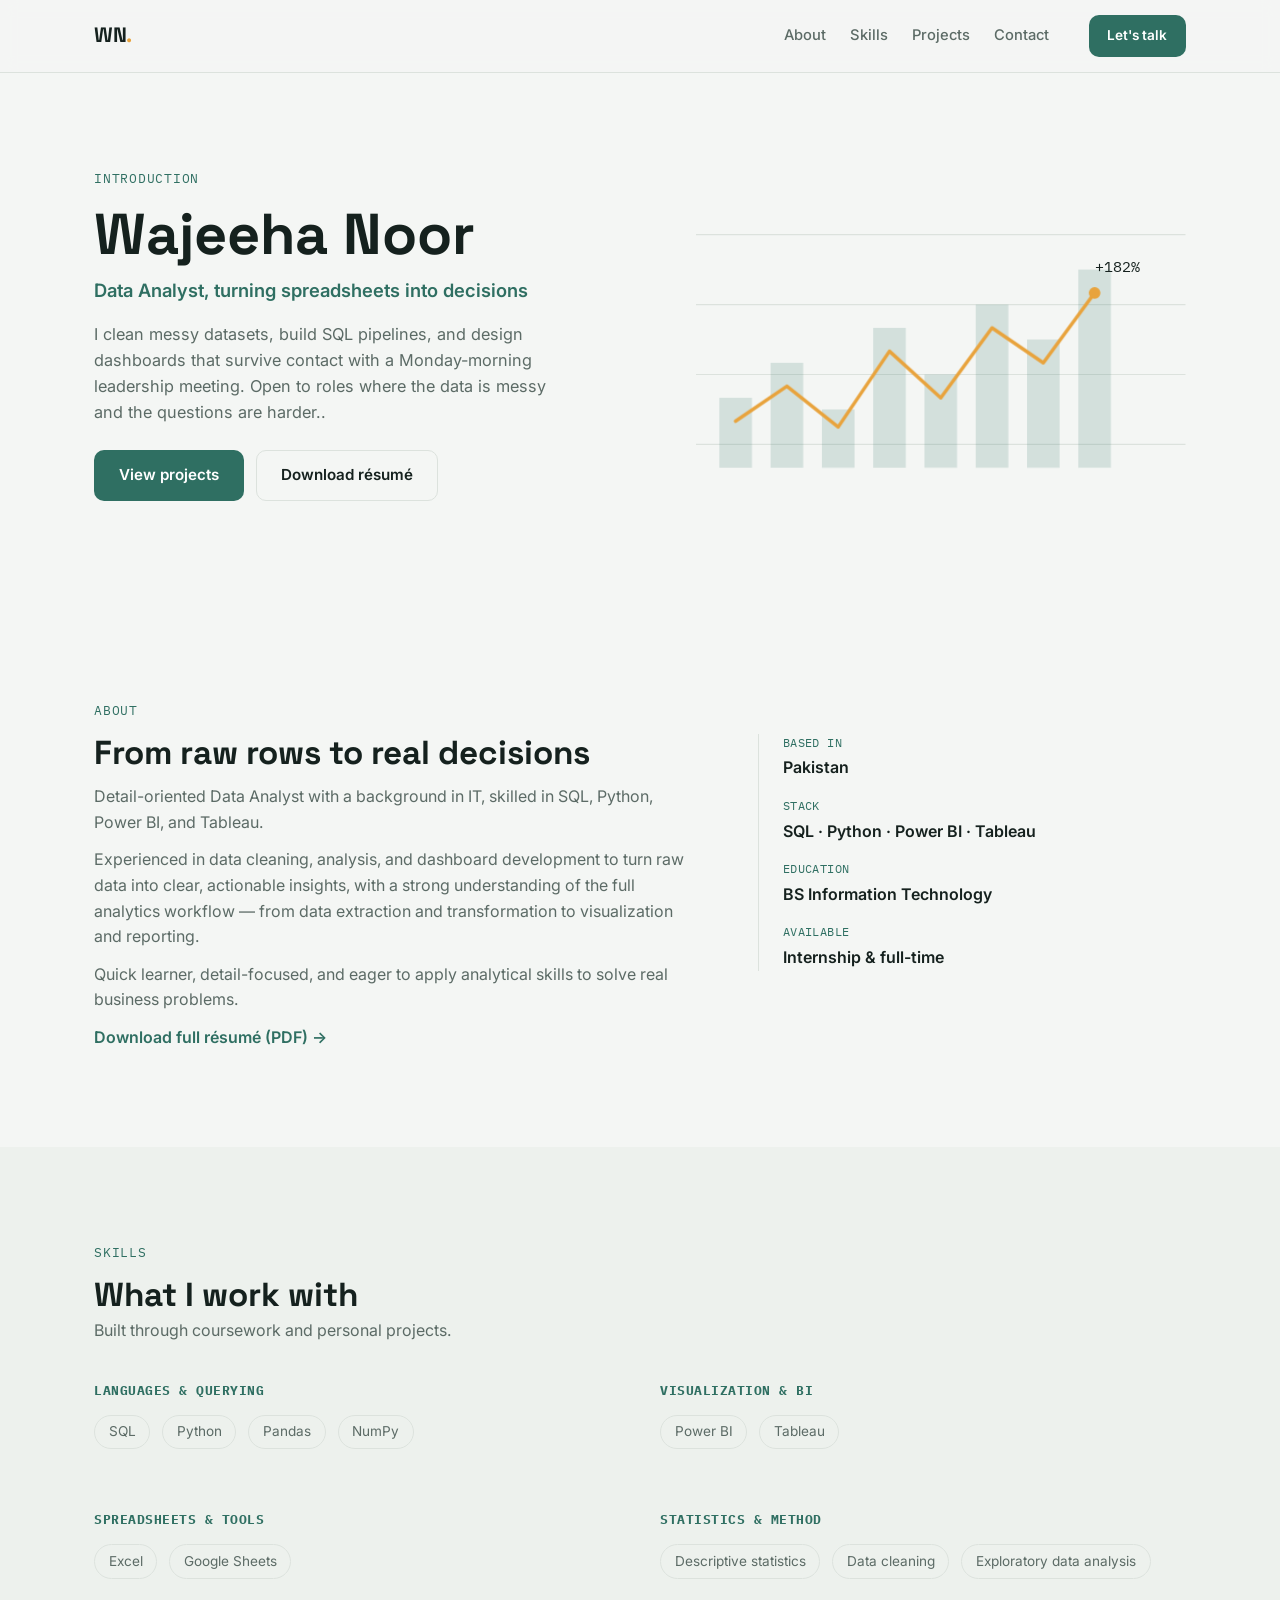
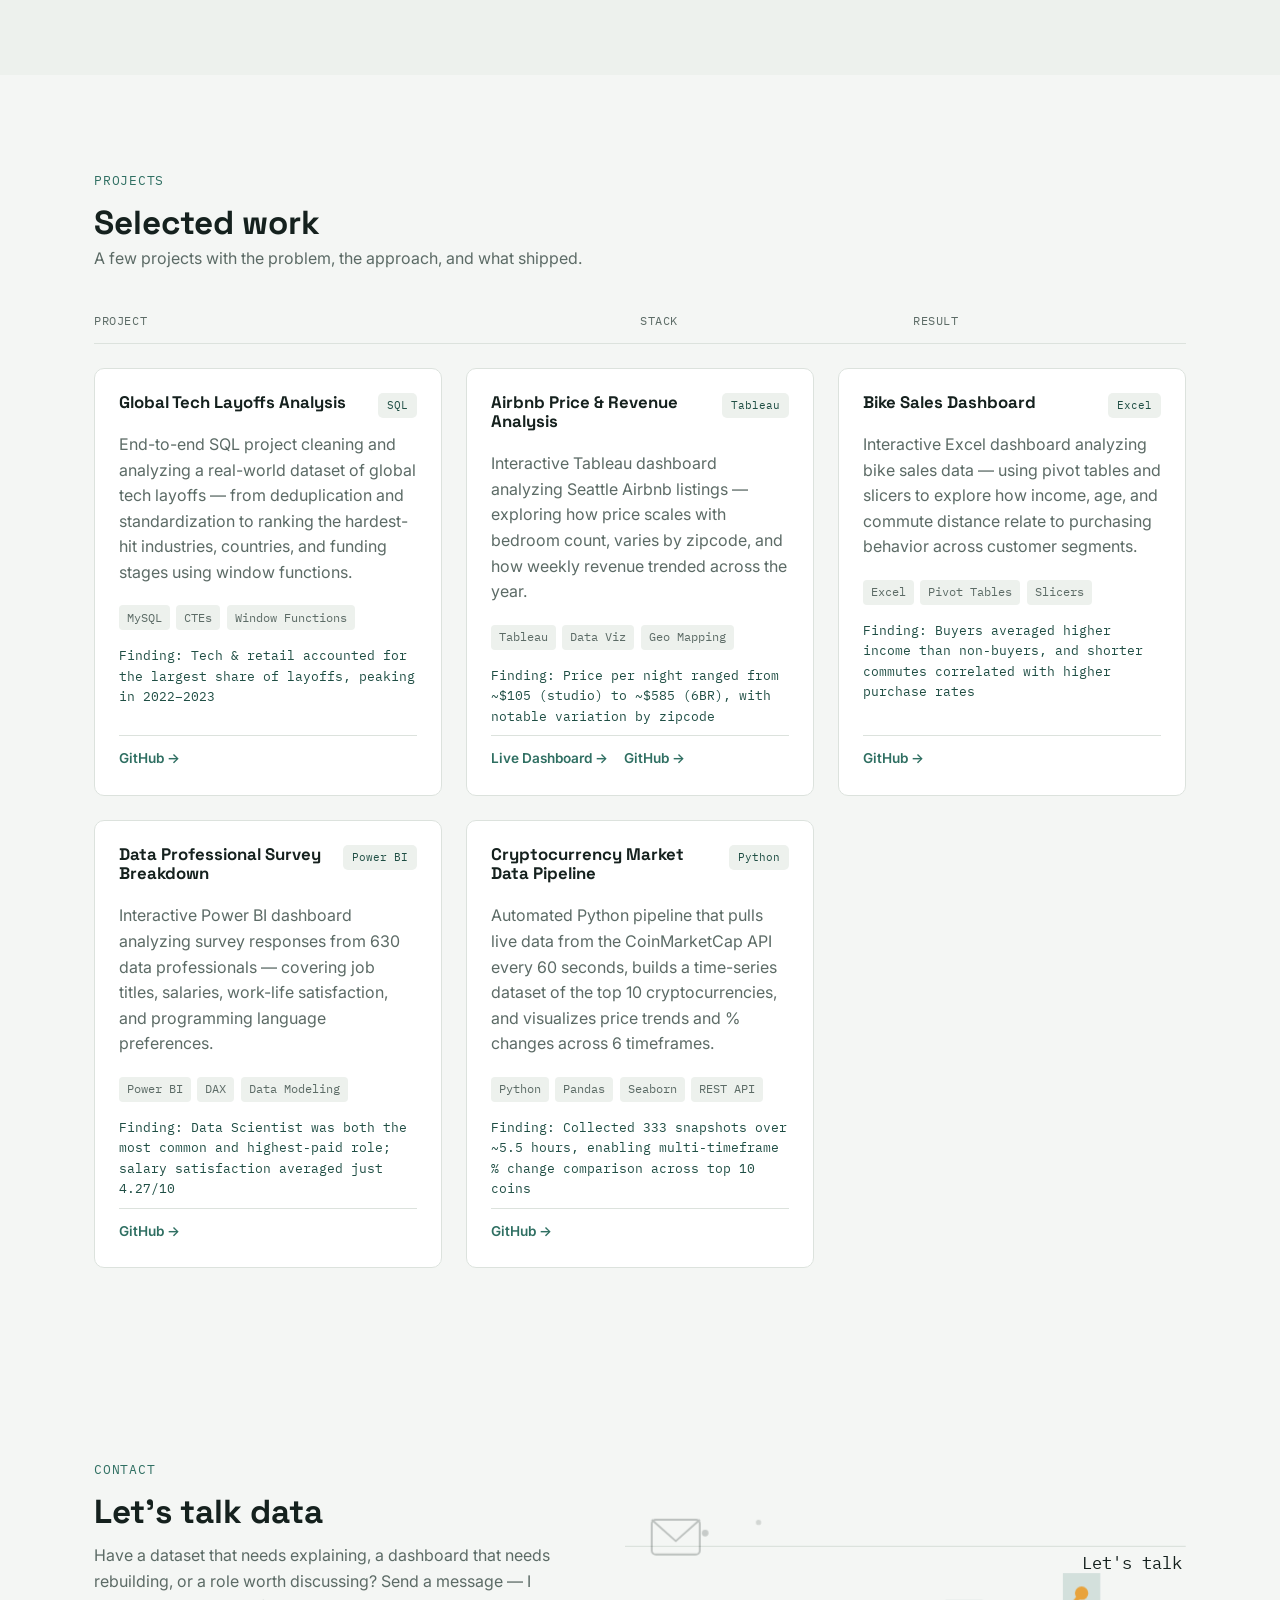
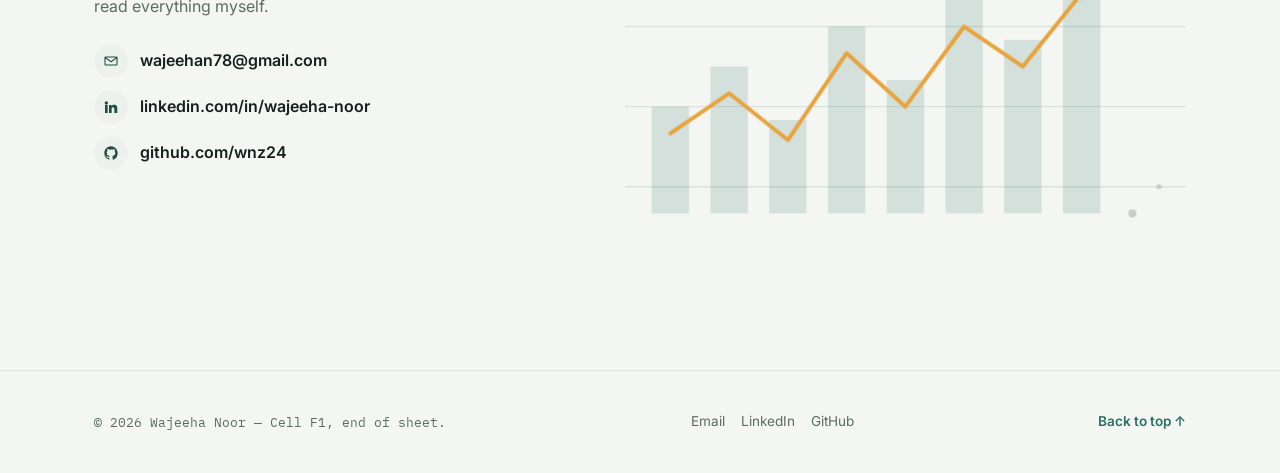
==== commit 0ebd234f: "Add files via upload" ====
--- a/index.html
+++ b/index.html
@@ -1,125 +1,444 @@
 <!DOCTYPE html>
 <html lang="en">
 <head>
-    <meta charset="UTF-8">
-    <meta name="viewport" content="width=device-width, initial-scale=1.0">
-    <title>Alex Chen - Game Developer</title>
-    <link rel="stylesheet" href="css/main.css">
-    <link rel="stylesheet" href="css/modal.css">
-    <link rel="stylesheet" href="css/responsive.css">
+<meta charset="UTF-8">
+<meta name="viewport" content="width=device-width, initial-scale=1.0">
+<title>Wajeeha Noor — Data Analyst</title>
+<meta name="description" content="Portfolio of Alex Rivera, Data Analyst — projects, skills, and certifications in SQL, Python, and data visualization.">
+<link rel="preconnect" href="https://fonts.googleapis.com">
+<link rel="preconnect" href="https://fonts.gstatic.com" crossorigin>
+<link href="https://fonts.googleapis.com/css2?family=Space+Grotesk:wght@500;600;700&family=Inter:wght@400;500;600&family=IBM+Plex+Mono:wght@400;500&display=swap" rel="stylesheet">
+<link rel="stylesheet" href="css/style.css">
 </head>
 <body>
-    <div class="scanlines"></div>
-    
-    <!-- Navigation -->
-   <nav>
-        <div class="logo">[ WN_DEV ]</div>
-        <ul class="nav-links">
-            <li><a href="#home">Home</a></li>
-            <li><a href="#projects">Projects</a></li>
-            <li><a href="#skills">Skills</a></li>
-            <li><a href="#certifications">Certifications</a></li>
-            <li><a href="#contact">Contact</a></li>
+
+<!-- ============ HEADER / NAV ============ -->
+<header class="site-header" id="top">
+  <div class="header-inner">
+    <a href="#top" class="logo">WN<span class="logo-dot">.</span></a>
+
+    <nav class="nav" id="nav">
+      <a href="#about" class="nav-link" data-cell="A1">About</a>
+      <a href="#skills" class="nav-link" data-cell="B1">Skills</a>
+      <a href="#projects" class="nav-link" data-cell="C1">Projects</a>
+      <!-- <a href="#certificates" class="nav-link" data-cell="D1">Certificates</a> -->
+      <a href="#contact" class="nav-link" data-cell="E1">Contact</a>
+    </nav>
+
+    <a href="#contact" class="btn btn-small btn-primary header-cta">Let's talk</a>
+
+    <button class="nav-toggle" id="navToggle" aria-label="Toggle menu" aria-expanded="false">
+      <span></span><span></span><span></span>
+    </button>
+  </div>
+</header>
+
+<main>
+
+  <!-- ============ HERO ============ -->
+  <section class="hero" id="hero">
+    <div class="hero-inner">
+      <div class="hero-text">
+        <p class="eyebrow">Introduction</p>
+        <h1 class="hero-title">Wajeeha Noor</h1>
+        <p class="hero-role">Data Analyst, turning spreadsheets into decisions</p>
+        <p class="hero-tagline">I clean messy datasets, build SQL pipelines, and design dashboards that survive contact with a Monday-morning leadership meeting. Open to roles where the data is messy and the questions are harder..</p>
+        <div class="hero-actions">
+          <a href="#projects" class="btn btn-primary">View projects</a>
+          <a href="assets/Wajeeha Noor(Data Analyst).pdf" class="btn btn-ghost" download>Download résumé</a>
+        </div>
+        <!-- <dl class="hero-stats">
+          <div class="stat">
+            <dt>Years analyzing data</dt>
+            <dd><span class="mono">4</span></dd>
+          </div>
+          <div class="stat">
+            <dt>Projects shipped</dt>
+            <dd><span class="mono">23</span></dd>
+          </div>
+          <div class="stat">
+            <dt>Dashboards in production</dt>
+            <dd><span class="mono">9</span></dd>
+          </div>
+        </dl> -->
+      </div>
+
+      <div class="hero-visual" aria-hidden="true">
+        <svg viewBox="0 0 420 280" class="chart-svg" id="heroChart">
+          <!-- gridlines -->
+          <g class="grid">
+            <line x1="0" y1="40" x2="420" y2="40"></line>
+            <line x1="0" y1="100" x2="420" y2="100"></line>
+            <line x1="0" y1="160" x2="420" y2="160"></line>
+            <line x1="0" y1="220" x2="420" y2="220"></line>
+          </g>
+          <!-- bars -->
+          <g class="bars">
+            <rect x="20"  y="180" width="28" height="60"></rect>
+            <rect x="64"  y="150" width="28" height="90"></rect>
+            <rect x="108" y="190" width="28" height="50"></rect>
+            <rect x="152" y="120" width="28" height="120"></rect>
+            <rect x="196" y="160" width="28" height="80"></rect>
+            <rect x="240" y="100" width="28" height="140"></rect>
+            <rect x="284" y="130" width="28" height="110"></rect>
+            <rect x="328" y="70"  width="28" height="170"></rect>
+          </g>
+          <!-- trend line -->
+          <polyline class="trend-line" points="34,200 78,170 122,205 166,140 210,180 254,120 298,150 342,90" />
+          <circle class="trend-point" cx="342" cy="90" r="5"></circle>
+          <text x="342" y="72" class="trend-label mono">+182%</text>
+        </svg>
+      </div>
+    </div>
+  </section>
+
+  <!-- ============ ABOUT ============ -->
+  <section class="section" id="about">
+    <div class="section-inner">
+      <p class="eyebrow">About</p>
+      <div class="about-grid">
+        <div class="about-copy">
+          <h2 class="section-title">From raw rows to real decisions</h2>
+         <p>Detail-oriented Data Analyst with a background in IT, skilled in SQL, Python, Power BI, and Tableau.</p>
+
+        <p>Experienced in data cleaning, analysis, and dashboard development to turn raw data into clear, actionable insights, with a strong understanding of the full analytics workflow — from data extraction and transformation to visualization and reporting.</p>
+
+        <p>Quick learner, detail-focused, and eager to apply analytical skills to solve real business problems.</p>
+          <a href="assets/Wajeeha Noor(Data Analyst).pdf" class="text-link" download>Download full résumé (PDF) →</a>
+        </div>
+
+        <ul class="about-facts">
+          <li><span class="fact-label mono">Based in</span><span class="fact-value"> Pakistan </span></li>
+          <li><span class="fact-label mono">Stack</span><span class="fact-value">SQL · Python · Power BI · Tableau</span></li>
+          <li><span class="fact-label mono">Education</span><span class="fact-value">BS Information Technology</span></li>
+          <li><span class="fact-label mono">Available</span><span class="fact-value">Internship & full-time</span></li>
         </ul>
-    </nav>
-
-    <!-- Hero Section -->
-    <section id="home" class="hero">
-        <div class="particles" id="particles"></div>
-        <div class="hero-content">
-            <h1 class="glitch">ALEX CHEN</h1>
-            <p class="subtitle">Game Developer & Technical Artist</p>
-            <button class="cta-button">View Projects</button>
-        </div>
-    </section>
-
-    <!-- Projects Section -->
-    <section id="projects">
-        <h2>[ PROJECTS ]</h2>
-        <div class="projects-grid" id="projectsGrid">
-            <!-- Projects will be loaded dynamically -->
-        </div>
-    </section>
-
-    <!-- Skills Section -->
-    <section id="skills">
-        <h2>[ SKILLS ]</h2>
-        <div class="skills-grid">
-            <div class="skill-category">
-                <h3>Game Engines</h3>
-                <ul>
-                    <li>Unity 3D/2D</li>
-                </ul>
-            </div>
-            <div class="skill-category">
-                <h3>Programming Languages</h3>
-                <ul>
-                    <li>C#</li>
-                    <li>JavaScript</li>
-                    <li>Python</li>
-                </ul>
-            </div>
-            <!-- Add other skill categories -->
-        </div>
-    </section>
-
-     <!-- Certifications Section -->
-    <section id="certifications">
-        <h2>[ CERTIFICATIONS ]</h2>
-        <div class="cert-card" data-cert-id="0">
-    <div class="cert-icon">🏅</div>
-    <h3 class="cert-title">Unity Certified Developer</h3>
-    <p class="cert-issuer">Unity Technologies</p>
-    <p class="cert-date">Issued: June 2023</p>
-    <p class="cert-description">Professional certification demonstrating proficiency in Unity development, including C# programming, physics, and optimization.</p>
-    <button class="cert-link view-cert-btn">View Certificate</button>
+      </div>
+    </div>
+  </section>
+
+  <!-- ============ SKILLS ============ -->
+<section class="section section-alt" id="skills">
+    <div class="section-inner">
+      <p class="eyebrow">Skills</p>
+      <h2 class="section-title">What I work with</h2>
+      <p class="section-subtitle">Built through coursework and personal projects.</p>
+
+      <div class="skills-grid">
+
+        <div class="skill-group">
+          <h3 class="skill-group-title mono">Languages &amp; Querying</h3>
+          <ul class="skill-tags">
+            <li class="skill-tag">SQL</li>
+            <li class="skill-tag">Python</li>
+            <li class="skill-tag">Pandas</li>
+            <li class="skill-tag">NumPy</li>
+          </ul>
+        </div>
+
+        <div class="skill-group">
+          <h3 class="skill-group-title mono">Visualization &amp; BI</h3>
+          <ul class="skill-tags">
+            <li class="skill-tag">Power BI</li>
+            <li class="skill-tag">Tableau</li>
+          </ul>
+        </div>
+
+        <div class="skill-group">
+          <h3 class="skill-group-title mono">Spreadsheets &amp; Tools</h3>
+          <ul class="skill-tags">
+            <li class="skill-tag">Excel</li>
+            <li class="skill-tag">Google Sheets</li>
+          </ul>
+        </div>
+
+        <div class="skill-group">
+          <h3 class="skill-group-title mono">Statistics &amp; Method</h3>
+          <ul class="skill-tags">
+            <li class="skill-tag">Descriptive statistics</li>
+            <li class="skill-tag">Data cleaning</li>
+            <li class="skill-tag">Exploratory data analysis</li>
+          </ul>
+        </div>
+
+      </div>
+    </div>
+  </section>
+
+  <!-- ============ PROJECTS ============ -->
+  <section class="section" id="projects">
+    <div class="section-inner">
+      <p class="eyebrow">Projects</p>
+      <h2 class="section-title">Selected work</h2>
+      <p class="section-subtitle">A few projects with the problem, the approach, and what shipped.</p>
+
+      <div class="project-table-head mono">
+        <span>Project</span><span>Stack</span><span>Result</span>
+      </div>
+
+      <div class="projects-grid">
+
+        <article class="project-card">
+  <div class="project-card-top">
+    <h3>Global Tech Layoffs Analysis</h3>
+    <span class="project-tag mono">SQL</span>
+  </div>
+  <p>End-to-end SQL project cleaning and analyzing a real-world dataset of global tech layoffs — from deduplication and standardization to ranking the hardest-hit industries, countries, and funding stages using window functions.</p>
+  <ul class="project-stack">
+    <li>MySQL</li><li>CTEs</li><li>Window Functions</li>
+  </ul>
+  <div class="project-result mono">Finding: Tech &amp; retail accounted for the largest share of layoffs, peaking in 2022–2023</div>
+  <div class="project-links">
+    <!-- <a href="#" class="text-link">Case study →</a> -->
+    <a href="https://github.com/wnz24/world-layoffs" target="_blank" rel="noopener noreferrer" class="text-link">GitHub →</a>
+  </div>
+</article>
+
+    <article class="project-card">
+  <div class="project-card-top">
+    <h3>Airbnb Price &amp; Revenue Analysis</h3>
+    <span class="project-tag mono">Tableau</span>
+  </div>
+  <p>Interactive Tableau dashboard analyzing Seattle Airbnb listings — exploring how price scales with bedroom count, varies by zipcode, and how weekly revenue trended across the year.</p>
+  <ul class="project-stack">
+    <li>Tableau</li><li>Data Viz</li><li>Geo Mapping</li>
+  </ul>
+  <div class="project-result mono">Finding: Price per night ranged from ~$105 (studio) to ~$585 (6BR), with notable variation by zipcode</div>
+  <div class="project-links">
+    <a href="https://public.tableau.com/app/profile/wajeeha.noor/viz/AirBnb_17793475070970/Dashboard1" class="text-link" target="_blank" rel="noopener noreferrer">Live Dashboard →</a>
+    <a href="https://github.com/wnz24/airbnb-data-analysis-tableau" class="text-link" target="_blank" rel="noopener noreferrer">GitHub →</a>
+  </div>
+</article>
+        <article class="project-card">
+  <div class="project-card-top">
+    <h3>Bike Sales Dashboard</h3>
+    <span class="project-tag mono">Excel</span>
+  </div>
+  <p>Interactive Excel dashboard analyzing bike sales data — using pivot tables and slicers to explore how income, age, and commute distance relate to purchasing behavior across customer segments.</p>
+  <ul class="project-stack">
+    <li>Excel</li><li>Pivot Tables</li><li>Slicers</li>
+  </ul>
+  <div class="project-result mono">Finding: Buyers averaged higher income than non-buyers, and shorter commutes correlated with higher purchase rates</div>
+  <div class="project-links">
+    <a href="https://github.com/wnz24/bike-sales-analytics-dashboard/tree/main" class="text-link" target="_blank" rel="noopener noreferrer">GitHub →</a>
+  </div>
+</article>
+
+        <!-- <article class="project-card">
+          <div class="project-card-top">
+            <h3>Customer Segmentation Study</h3>
+            <span class="project-tag mono">Python</span>
+          </div>
+          <p>Used k-means clustering on purchase behavior to identify five customer segments, now used by marketing for campaign targeting.</p>
+          <ul class="project-stack">
+            <li>Python</li><li>scikit-learn</li><li>Tableau</li>
+          </ul>
+          <div class="project-result mono">Result: +12% campaign CTR</div>
+          <div class="project-links">
+            <a href="#" class="text-link">Case study →</a>
+            <a href="#" class="text-link">GitHub →</a>
+          </div>
+        </article> -->
+        
+        <article class="project-card">
+  <div class="project-card-top">
+    <h3>Data Professional Survey Breakdown</h3>
+    <span class="project-tag mono">Power BI</span>
+  </div>
+  <p>Interactive Power BI dashboard analyzing survey responses from 630 data professionals — covering job titles, salaries, work-life satisfaction, and programming language preferences.</p>
+  <ul class="project-stack">
+    <li>Power BI</li><li>DAX</li><li>Data Modeling</li>
+  </ul>
+  <div class="project-result mono">Finding: Data Scientist was both the most common and highest-paid role; salary satisfaction averaged just 4.27/10</div>
+  <div class="project-links">
+    <a href="https://github.com/wnz24/Data-Professional-Survey-Analysis--Power-BI/tree/main" class="text-link" target="_blank" rel="noopener noreferrer">GitHub →</a>
+  </div>
+</article>
+  <article class="project-card">
+  <div class="project-card-top">
+    <h3>Cryptocurrency Market Data Pipeline</h3>
+    <span class="project-tag mono">Python</span>
+  </div>
+  <p>Automated Python pipeline that pulls live data from the CoinMarketCap API every 60 seconds, builds a time-series dataset of the top 10 cryptocurrencies, and visualizes price trends and % changes across 6 timeframes.</p>
+  <ul class="project-stack">
+    <li>Python</li><li>Pandas</li><li>Seaborn</li><li>REST API</li>
+  </ul>
+  <div class="project-result mono">Finding: Collected 333 snapshots over ~5.5 hours, enabling multi-timeframe % change comparison across top 10 coins</div>
+  <div class="project-links">
+    <a href="https://github.com/wnz24/crypto-market-api-pipeline" class="text-link" target="_blank" rel="noopener noreferrer">GitHub →</a>
+  </div>
+</article>
+
+        <!-- <article class="project-card">
+          <div class="project-card-top">
+            <h3>Self-Serve Sales Dashboard</h3>
+            <span class="project-tag mono">Tableau</span>
+          </div>
+          <p>Replaced a recurring manual sales report with a self-serve dashboard, removing roughly 6 hours of manual work per week.</p>
+          <ul class="project-stack">
+            <li>SQL</li><li>Tableau</li><li>Excel</li>
+          </ul>
+          <div class="project-result mono">Result: 6 hrs/week saved</div>
+          <div class="project-links">
+            <a href="#" class="text-link">Case study →</a>
+            <a href="#" class="text-link">GitHub →</a>
+          </div>
+        </article> -->
+
+        <!-- <article class="project-card">
+          <div class="project-card-top">
+            <h3>A/B Test Analysis Pipeline</h3>
+            <span class="project-tag mono">Python</span>
+          </div>
+          <p>Built a reusable pipeline that automatically computes significance and confidence intervals for product experiments.</p>
+          <ul class="project-stack">
+            <li>Python</li><li>SciPy</li><li>Streamlit</li>
+          </ul>
+          <div class="project-result mono">Result: 3x faster test readouts</div>
+          <div class="project-links">
+            <a href="#" class="text-link">Case study →</a>
+            <a href="#" class="text-link">GitHub →</a>
+          </div>
+        </article> -->
+
+      </div>
+    </div>
+  </section>
+
+  <!-- ============ CERTIFICATES ============ -->
+  <!-- <section class="section section-alt" id="certificates">
+    <div class="section-inner">
+      <p class="eyebrow">Cell D1 — Certificates</p>
+      <h2 class="section-title">Certifications</h2>
+      <p class="section-subtitle">Replace with your own certificates, issuers, and dates.</p>
+
+      <div class="certs-grid">
+        <div class="cert-card">
+          <span class="cert-date mono">2025</span>
+          <h3>Google Data Analytics Professional Certificate</h3>
+          <p class="cert-issuer">Issued by Google · via Coursera</p>
+        </div>
+        <div class="cert-card">
+          <span class="cert-date mono">2024</span>
+          <h3>Microsoft Power BI Data Analyst Associate</h3>
+          <p class="cert-issuer">Issued by Microsoft (PL-300)</p>
+        </div>
+        <div class="cert-card">
+          <span class="cert-date mono">2024</span>
+          <h3>SQL for Data Science</h3>
+          <p class="cert-issuer">Issued by University of California, Davis</p>
+        </div>
+        <div class="cert-card">
+          <span class="cert-date mono">2023</span>
+          <h3>Python for Data Science and AI</h3>
+          <p class="cert-issuer">Issued by IBM</p>
+        </div>
+        <div class="cert-card">
+          <span class="cert-date mono">2023</span>
+          <h3>Tableau Desktop Specialist</h3>
+          <p class="cert-issuer">Issued by Tableau</p>
+        </div>
+        <div class="cert-card">
+          <span class="cert-date mono">2022</span>
+          <h3>Statistics with Python Specialization</h3>
+          <p class="cert-issuer">Issued by University of Michigan</p>
+        </div>
+      </div>
+    </div>
+  </section> -->
+
+  <!-- ============ CONTACT ============ -->
+  <section class="section" id="contact">
+    <div class="section-inner">
+      <p class="eyebrow">Contact</p>
+      <div class="contact-grid">
+
+        <div class="contact-copy">
+          <h2 class="section-title">Let's talk data</h2>
+          <p>Have a dataset that needs explaining, a dashboard that needs rebuilding, or a role worth discussing? Send a message — I read everything myself.</p>
+
+          <ul class="contact-list">
+            <li>
+              <span class="contact-icon" aria-hidden="true">
+                <svg viewBox="0 0 24 24"><path d="M3 6.5l8.4 6.2a1 1 0 0 0 1.2 0L21 6.5M4 18h16a1 1 0 0 0 1-1V7a1 1 0 0 0-1-1H4a1 1 0 0 0-1 1v10a1 1 0 0 0 1 1z" fill="none" stroke="currentColor" stroke-width="1.6" stroke-linecap="round" stroke-linejoin="round"/></svg>
+              </span>
+              <a href="mailto:alex.rivera@example.com">wajeehan78@gmail.com</a>
+            </li>
+            <li>
+              <span class="contact-icon" aria-hidden="true">
+                <svg viewBox="0 0 24 24"><path d="M4.98 3.5a2.5 2.5 0 1 0 .02 5 2.5 2.5 0 0 0-.02-5zM3 9h4v12H3V9zm6 0h3.8v1.7h.05c.53-1 1.83-2 3.78-2 4.05 0 4.8 2.5 4.8 5.8V21H17v-5.6c0-1.34-.03-3.06-1.87-3.06-1.87 0-2.16 1.46-2.16 2.96V21H9V9z" fill="currentColor"/></svg>
+              </span>
+              <a href="https://www.linkedin.com/in/wajeeha-noor-0425003b0/" target="_blank" rel="noopener">linkedin.com/in/wajeeha-noor</a>
+            </li>
+            <li>
+              <span class="contact-icon" aria-hidden="true">
+                <svg viewBox="0 0 24 24"><path d="M12 2C6.48 2 2 6.58 2 12.2c0 4.5 2.87 8.32 6.84 9.67.5.1.68-.22.68-.49 0-.24-.01-1.05-.01-1.9-2.78.62-3.37-1.2-3.37-1.2-.45-1.18-1.11-1.49-1.11-1.49-.91-.64.07-.63.07-.63 1 .07 1.53 1.05 1.53 1.05.9 1.56 2.36 1.11 2.93.85.09-.66.34-1.11.62-1.37-2.22-.26-4.56-1.13-4.56-5.03 0-1.11.38-2.02 1.03-2.73-.1-.26-.45-1.32.1-2.75 0 0 .84-.27 2.75 1.05a9.36 9.36 0 0 1 5 0c1.91-1.32 2.75-1.05 2.75-1.05.55 1.43.2 2.49.1 2.75.65.71 1.03 1.62 1.03 2.73 0 3.91-2.35 4.77-4.58 5.02.36.32.68.95.68 1.92 0 1.39-.01 2.51-.01 2.85 0 .27.18.6.69.49A10.21 10.21 0 0 0 22 12.2C22 6.58 17.52 2 12 2z" fill="currentColor"/></svg>
+              </span>
+              <a href="https://github.com/wnz24/" target="_blank" rel="noopener">github.com/wnz24</a>
+            </li>
+          </ul>
+        </div>
+
+     <div class="contact-visual" aria-hidden="true">
+  <svg viewBox="0 0 420 280" class="chart-svg">
+    <!-- gridlines -->
+    <g class="grid">
+      <line x1="0" y1="40"  x2="420" y2="40"></line>
+      <line x1="0" y1="100" x2="420" y2="100"></line>
+      <line x1="0" y1="160" x2="420" y2="160"></line>
+      <line x1="0" y1="220" x2="420" y2="220"></line>
+    </g>
+
+    <!-- bars — response time theme -->
+    <g class="bars">
+      <rect x="20"  y="160" width="28" height="80"></rect>
+      <rect x="64"  y="130" width="28" height="110"></rect>
+      <rect x="108" y="170" width="28" height="70"></rect>
+      <rect x="152" y="100" width="28" height="140"></rect>
+      <rect x="196" y="140" width="28" height="100"></rect>
+      <rect x="240" y="80"  width="28" height="160"></rect>
+      <rect x="284" y="110" width="28" height="130"></rect>
+      <rect x="328" y="60"  width="28" height="180"></rect>
+    </g>
+
+    <!-- trend line -->
+    <polyline class="trend-line" points="34,180 78,150 122,185 166,120 210,160 254,100 298,130 342,75"/>
+    <circle class="trend-point" cx="342" cy="75" r="5"></circle>
+    <text x="342" y="57" class="trend-label mono">Let's talk</text>
+
+    <!-- decorative envelope icon -->
+    <g transform="translate(20, 20)" fill="none" stroke="currentColor" stroke-width="1.4" opacity="0.25">
+      <rect x="0" y="0" width="36" height="26" rx="3"></rect>
+      <polyline points="0,0 18,16 36,0"></polyline>
+    </g>
+
+    <!-- decorative dots -->
+    <circle cx="60"  cy="30" r="2.5" opacity="0.2" fill="currentColor"></circle>
+    <circle cx="100" cy="22" r="2"   opacity="0.15" fill="currentColor"></circle>
+    <circle cx="380" cy="240" r="3"  opacity="0.2" fill="currentColor"></circle>
+    <circle cx="400" cy="220" r="2"  opacity="0.15" fill="currentColor"></circle>
+  </svg>
 </div>
 
-        </div>
-    </section>
-    <!-- Contact Section -->
-    <section id="contact">
-        <div class="contact">
-            <h2>[ GET IN TOUCH ]</h2>
-            <p style="color: #b0b0b0; margin-bottom: 2rem;">
-                Interested in collaborating or have a project in mind? Let's create something amazing together.
-            </p>
-            <div class="contact-links">
-                <a href="mailto:alex@gamedev.com" class="contact-link">Email</a>
-                <a href="#" class="contact-link">LinkedIn</a>
-                <a href="#" class="contact-link">GitHub</a>
-                <a href="#" class="contact-link">Twitter</a>
-            </div>
-        </div>
-    </section>
-
-    <footer>
-        <p>&copy; 2024 Alex Chen. All rights reserved. Made with passion for games.</p>
-    </footer>
-
-    <!-- Modal -->
-    <div id="projectModal" class="modal">
-        <div class="modal-wrapper">
-            <div class="modal-content">
-                <button class="close-btn" onclick="closeModal()">×</button>
-                <div id="modalBody"></div>
-            </div>
-        </div>
-    </div>
-<!-- Certificate Modal -->
-<div id="certificateModal" class="modal cert-modal">
-    <div class="modal-wrapper">
-        <div class="modal-content cert-modal-content">
-            <button class="close-btn" onclick="closeCertModal()">×</button>
-            <div id="certModalBody"></div>
-        </div>
-    </div>
-</div>
-    <!-- Scripts -->
-   <script src="js/projects-data.js"></script>
-    <script src="js/certification-data.js"></script>
-    <script src="js/animations.js"></script>
-    <script src="js/main.js"></script>
-    <script src="js/certification.js"></script>
+      </div>
+    </div>
+  </section>
+
+</main>
+
+<!-- ============ FOOTER ============ -->
+<footer class="site-footer">
+  <div class="footer-inner">
+    <p class="mono">© <span id="year"></span> Wajeeha Noor — Cell F1, end of sheet.</p>
+    <div class="footer-links">
+      <a href="wajeehan78@gmail.com" aria-label="Email">Email</a>
+      <a href="https://www.linkedin.com/in/wajeeha-noor-0425003b0/" target="_blank" rel="noopener" aria-label="LinkedIn">LinkedIn</a>
+      <a href="https://github.com/wnz24/" target="_blank" rel="noopener" aria-label="GitHub">GitHub</a>
+    </div>
+    <a href="#top" class="back-to-top">Back to top ↑</a>
+  </div>
+</footer>
+
+<script src="js/script.js"></script>
 </body>
-</html>+</html>
--- a/css/style.css
+++ b/css/style.css
@@ -0,0 +1,426 @@
+/* =====================================================
+   DATA ANALYST PORTFOLIO — STYLESHEET
+   Design tokens are defined once below in :root.
+   Change colors/fonts there to re-theme the whole site.
+===================================================== */
+
+:root{
+  /* ---- color tokens ---- */
+  --bg:        #F4F6F4;   /* page background, cool off-white */
+  --surface:   #FFFFFF;   /* card / panel background */
+  --ink:       #15211E;   /* primary text, near-black green-ink */
+  --muted:     #5C6B66;   /* secondary text */
+  --line:      #DCE2DD;   /* hairline borders / dividers */
+  --accent:    #2F6F62;   /* primary brand color, deep teal */
+  --accent-ink:#1F4E44;   /* darker teal for hover states */
+  --highlight: #E8A33D;   /* amber, used sparingly for data emphasis */
+  --bg-alt:    #EDF1ED;   /* alternate section background */
+
+  /* ---- type tokens ---- */
+  --font-display: 'Space Grotesk', sans-serif;
+  --font-body: 'Inter', sans-serif;
+  --font-mono: 'IBM Plex Mono', monospace;
+
+  /* ---- spacing scale ---- */
+  --space-1: .25rem;
+  --space-2: .5rem;
+  --space-3: .75rem;
+  --space-4: 1rem;
+  --space-5: 1.5rem;
+  --space-6: 2.5rem;
+  --space-7: 4rem;
+  --space-8: 6rem;
+
+  --radius: 10px;
+  --max-width: 1140px;
+}
+
+/* =================== RESET =================== */
+*,*::before,*::after{ box-sizing: border-box; }
+html{ scroll-behavior: smooth; }
+body{
+  margin: 0;
+  background: var(--bg);
+  color: var(--ink);
+  font-family: var(--font-body);
+  font-size: 16px;
+  line-height: 1.6;
+  -webkit-font-smoothing: antialiased;
+}
+img{ max-width: 100%; display: block; }
+a{ color: inherit; text-decoration: none; }
+ul{ margin: 0; padding: 0; list-style: none; }
+h1,h2,h3{ font-family: var(--font-display); margin: 0 0 var(--space-3); line-height: 1.15; }
+p{ margin: 0 0 var(--space-3); color: var(--muted); }
+button{ font-family: inherit; cursor: pointer; }
+.mono{ font-family: var(--font-mono); }
+
+:focus-visible{
+  outline: 2px solid var(--accent);
+  outline-offset: 3px;
+  border-radius: 4px;
+}
+
+@media (prefers-reduced-motion: reduce){
+  *{ animation-duration: .01ms !important; animation-iteration-count: 1 !important; transition-duration: .01ms !important; scroll-behavior: auto !important; }
+}
+
+/* =================== LAYOUT HELPERS =================== */
+.section-inner, .header-inner, .footer-inner{
+  max-width: var(--max-width);
+  margin: 0 auto;
+  padding: 0 var(--space-5);
+}
+.section{ padding: var(--space-8) 0; }
+.section-alt{ background: var(--bg-alt); }
+
+.eyebrow{
+  font-family: var(--font-mono);
+  font-size: .8rem;
+  letter-spacing: .06em;
+  text-transform: uppercase;
+  color: var(--accent);
+  margin-bottom: var(--space-3);
+}
+.section-title{ font-size: clamp(1.7rem, 2.6vw, 2.3rem); }
+.section-subtitle{ max-width: 560px; margin-top: -.5rem; margin-bottom: var(--space-6); }
+
+.reveal{ opacity: 0; transform: translateY(16px); transition: opacity .6s ease, transform .6s ease; }
+.reveal.is-visible{ opacity: 1; transform: translateY(0); }
+
+/* =================== BUTTONS =================== */
+.btn{
+  display: inline-flex;
+  align-items: center;
+  gap: .4rem;
+  padding: .8rem 1.5rem;
+  border-radius: var(--radius);
+  font-weight: 600;
+  font-size: .95rem;
+  border: 1px solid transparent;
+  transition: transform .15s ease, background .2s ease, border-color .2s ease;
+}
+.btn:hover{ transform: translateY(-2px); }
+.btn-primary{ background: var(--accent); color: #fff; }
+.btn-primary:hover{ background: var(--accent-ink); }
+.btn-ghost{ border-color: var(--line); color: var(--ink); background: transparent; }
+.btn-ghost:hover{ border-color: var(--accent); color: var(--accent); }
+.btn-small{ padding: .55rem 1.1rem; font-size: .85rem; }
+
+.text-link{
+  display: inline-block;
+  font-weight: 600;
+  color: var(--accent);
+  border-bottom: 1px solid transparent;
+  transition: border-color .2s ease;
+}
+.text-link:hover{ border-color: currentColor; }
+
+/* =================== HEADER / NAV =================== */
+.site-header{
+  position: sticky;
+  top: 0;
+  z-index: 50;
+  background: rgba(244,246,244,.9);
+  backdrop-filter: blur(8px);
+  border-bottom: 1px solid var(--line);
+}
+.header-inner{
+  display: flex;
+  align-items: center;
+  justify-content: space-between;
+  height: 72px;
+  gap: var(--space-5);
+}
+.logo{
+  font-family: var(--font-display);
+  font-weight: 700;
+  font-size: 1.3rem;
+  letter-spacing: -.02em;
+}
+.logo-dot{ color: var(--highlight); }
+
+.nav{ display: flex; gap: var(--space-5); margin-left: auto; }
+.nav-link{
+  font-size: .92rem;
+  font-weight: 500;
+  color: var(--muted);
+  position: relative;
+  padding: .25rem 0;
+  transition: color .2s ease;
+}
+.nav-link::before{
+  content: attr(data-cell);
+  font-family: var(--font-mono);
+  font-size: .65rem;
+  color: var(--highlight);
+  position: absolute;
+  top: -.85rem;
+  left: 0;
+  opacity: 0;
+  transition: opacity .2s ease;
+}
+.nav-link:hover, .nav-link.active{ color: var(--ink); }
+.nav-link:hover::before, .nav-link.active::before{ opacity: 1; }
+.nav-link.active{ font-weight: 600; }
+
+.header-cta{ margin-left: var(--space-4); }
+
+.nav-toggle{
+  display: none;
+  flex-direction: column;
+  justify-content: center;
+  gap: 5px;
+  width: 32px;
+  height: 32px;
+  background: none;
+  border: none;
+  padding: 0;
+}
+.nav-toggle span{
+  display: block;
+  height: 2px;
+  background: var(--ink);
+  border-radius: 2px;
+  transition: transform .25s ease, opacity .25s ease;
+}
+.nav-toggle.is-open span:nth-child(1){ transform: translateY(7px) rotate(45deg); }
+.nav-toggle.is-open span:nth-child(2){ opacity: 0; }
+.nav-toggle.is-open span:nth-child(3){ transform: translateY(-7px) rotate(-45deg); }
+
+/* =================== HERO =================== */
+.hero{ padding: var(--space-8) 0 var(--space-7); overflow: hidden; }
+.hero-inner{
+  max-width: var(--max-width);
+  margin: 0 auto;
+  padding: 0 var(--space-5);
+  display: grid;
+  grid-template-columns: 1.1fr 1fr;
+  gap: var(--space-7);
+  align-items: center;
+}
+.hero-title{ font-size: clamp(2.4rem, 5vw, 3.6rem); margin-bottom: var(--space-2); }
+.hero-role{ font-size: 1.15rem; font-weight: 600; color: var(--accent); margin-bottom: var(--space-4); }
+.hero-tagline{ max-width: 480px; font-size: 1.02rem; }
+.hero-actions{ display: flex; gap: var(--space-3); flex-wrap: wrap; margin: var(--space-5) 0 var(--space-6); }
+
+.hero-stats{ display: flex; gap: var(--space-6); margin: 0; }
+.stat dt{ font-size: .78rem; color: var(--muted); margin-bottom: .25rem; }
+.stat dd{ margin: 0; font-size: 1.6rem; font-weight: 600; color: var(--ink); }
+
+.hero-visual{ position: relative; }
+.chart-svg{ width: 100%; height: auto; overflow: visible; }
+.chart-svg .grid line{ stroke: var(--line); stroke-width: 1; }
+.chart-svg .bars rect{
+  fill: var(--accent);
+  opacity: .16;
+  transform-origin: bottom;
+  transform: scaleY(0);
+  animation: growBar .7s ease forwards;
+}
+.chart-svg .bars rect:nth-child(1){ animation-delay: .05s; }
+.chart-svg .bars rect:nth-child(2){ animation-delay: .1s; }
+.chart-svg .bars rect:nth-child(3){ animation-delay: .15s; }
+.chart-svg .bars rect:nth-child(4){ animation-delay: .2s; }
+.chart-svg .bars rect:nth-child(5){ animation-delay: .25s; }
+.chart-svg .bars rect:nth-child(6){ animation-delay: .3s; }
+.chart-svg .bars rect:nth-child(7){ animation-delay: .35s; }
+.chart-svg .bars rect:nth-child(8){ animation-delay: .4s; }
+@keyframes growBar{ to{ transform: scaleY(1); } }
+
+.trend-line{
+  fill: none;
+  stroke: var(--highlight);
+  stroke-width: 3;
+  stroke-linecap: round;
+  stroke-linejoin: round;
+  stroke-dasharray: 700;
+  stroke-dashoffset: 700;
+  animation: drawLine 1.4s ease forwards .3s;
+}
+@keyframes drawLine{ to{ stroke-dashoffset: 0; } }
+.trend-point{ fill: var(--highlight); opacity: 0; animation: fadeIn .4s ease forwards 1.6s; }
+.trend-label{ fill: var(--ink); font-size: 13px; opacity: 0; animation: fadeIn .4s ease forwards 1.7s; }
+@keyframes fadeIn{ to{ opacity: 1; } }
+
+/* =================== ABOUT =================== */
+.about-grid{ display: grid; grid-template-columns: 1.4fr 1fr; gap: var(--space-7); align-items: start; }
+.about-facts{ display: flex; flex-direction: column; gap: var(--space-4); border-left: 1px solid var(--line); padding-left: var(--space-5); }
+.about-facts li{ display: flex; flex-direction: column; gap: .2rem; }
+.fact-label{ font-size: .72rem; color: var(--accent); text-transform: uppercase; letter-spacing: .04em; }
+.fact-value{ font-weight: 600; }
+
+/* =================== SKILLS =================== */
+.skills-grid{ display: grid; grid-template-columns: repeat(2, 1fr); gap: var(--space-7) var(--space-6); }
+.skill-group-title{ font-size: .8rem; color: var(--accent); text-transform: uppercase; letter-spacing: .04em; margin-bottom: var(--space-4); }
+
+/* Unused — was for percentage bar layout, replaced with tag-style skills below
+.skill-bar{ margin-bottom: var(--space-4); }
+.skill-bar-head{ display: flex; justify-content: space-between; font-size: .92rem; margin-bottom: .4rem; }
+.skill-percent{ color: var(--muted); }
+.skill-track{ height: 8px; background: var(--line); border-radius: 6px; overflow: hidden; }
+.skill-fill{
+  height: 100%;
+  width: 0%;
+  background: linear-gradient(90deg, var(--accent), var(--highlight));
+  border-radius: 6px;
+  transition: width 1.1s ease;
+}
+*/
+
+.skill-tags{
+  list-style: none;
+  display: flex;
+  flex-wrap: wrap;
+  gap: var(--space-3, 8px);
+  padding: 0;
+  margin: 0;
+}
+.skill-tag{
+  font-size: .85rem;
+  padding: .35rem .85rem;
+  border: 1px solid var(--line);
+  border-radius: 999px;
+  color: var(--muted);
+  transition: border-color .2s ease, color .2s ease;
+}
+.skill-tag:hover{
+  border-color: var(--accent);
+  color: var(--accent);
+}
+
+/* =================== PROJECTS =================== */
+.project-table-head{
+  display: grid;
+  grid-template-columns: 2fr 1fr 1fr;
+  font-size: .75rem;
+  text-transform: uppercase;
+  letter-spacing: .05em;
+  color: var(--muted);
+  border-bottom: 1px solid var(--line);
+  padding-bottom: var(--space-3);
+  margin-bottom: var(--space-5);
+  display: none; /* decorative header, shown on wide screens only */
+}
+@media (min-width: 900px){ .project-table-head{ display: grid; } }
+
+.projects-grid{ display: grid; grid-template-columns: repeat(3, 1fr); gap: var(--space-5); }
+.project-card{
+  background: var(--surface);
+  border: 1px solid var(--line);
+  border-radius: var(--radius);
+  padding: var(--space-5);
+  display: flex;
+  flex-direction: column;
+  transition: transform .2s ease, box-shadow .2s ease;
+}
+.project-card:hover{ transform: translateY(-4px); box-shadow: 0 14px 28px -18px rgba(21,33,30,.25); }
+.project-card-top{ display: flex; justify-content: space-between; align-items: flex-start; gap: var(--space-3); margin-bottom: var(--space-2); }
+.project-card-top h3{ font-size: 1.05rem; }
+.project-tag{
+  flex-shrink: 0;
+  font-size: .68rem;
+  padding: .25rem .55rem;
+  border-radius: 5px;
+  background: var(--bg-alt);
+  color: var(--accent-ink);
+  white-space: nowrap;
+}
+.project-stack{ display: flex; flex-wrap: wrap; gap: .4rem; margin: var(--space-2) 0; }
+.project-stack li{ font-family: var(--font-mono); font-size: .72rem; color: var(--muted); background: var(--bg-alt); padding: .2rem .5rem; border-radius: 4px; }
+.project-result{ font-size: .8rem; color: var(--accent-ink); margin: var(--space-2) 0; }
+.project-links{ display: flex; gap: var(--space-4); margin-top: auto; padding-top: var(--space-3); border-top: 1px solid var(--line); }
+.project-links .text-link{ font-size: .85rem; }
+
+/* =================== CERTIFICATES =================== */
+.certs-grid{ display: grid; grid-template-columns: repeat(3, 1fr); gap: var(--space-5); }
+.cert-card{
+  background: var(--surface);
+  border: 1px solid var(--line);
+  border-left: 3px solid var(--highlight);
+  border-radius: var(--radius);
+  padding: var(--space-5);
+}
+.cert-date{ display: inline-block; font-size: .75rem; color: var(--muted); margin-bottom: var(--space-2); }
+.cert-card h3{ font-size: 1rem; margin-bottom: var(--space-1); }
+.cert-issuer{ font-size: .85rem; margin: 0; }
+
+/* =================== CONTACT =================== */
+.contact-grid{ display: grid; grid-template-columns: 1fr 1.2fr; gap: var(--space-7); align-items: start; }
+.contact-list{ display: flex; flex-direction: column; gap: var(--space-3); margin-top: var(--space-5); }
+.contact-list li{ display: flex; align-items: center; gap: var(--space-3); }
+.contact-list a{ font-weight: 600; transition: color .2s ease; }
+.contact-list a:hover{ color: var(--accent); }
+.contact-icon{ width: 34px; height: 34px; flex-shrink: 0; display: flex; align-items: center; justify-content: center; background: var(--bg-alt); color: var(--accent-ink); border-radius: 50%; }
+.contact-icon svg{ width: 16px; height: 16px; }
+
+.contact-form{ background: var(--surface); border: 1px solid var(--line); border-radius: var(--radius); padding: var(--space-6); }
+.form-row{ margin-bottom: var(--space-4); display: flex; flex-direction: column; gap: .4rem; }
+.form-row label{ font-size: .85rem; font-weight: 600; }
+.form-row input, .form-row textarea{
+  font-family: var(--font-body);
+  font-size: .95rem;
+  padding: .75rem .9rem;
+  border-radius: 8px;
+  border: 1px solid var(--line);
+  background: var(--bg);
+  color: var(--ink);
+  resize: vertical;
+}
+.form-row input:focus, .form-row textarea:focus{ border-color: var(--accent); outline: none; }
+.form-row.has-error input, .form-row.has-error textarea{ border-color: #C0524A; }
+.form-error{ font-size: .78rem; color: #C0524A; min-height: 1em; }
+.form-submit{ width: 100%; justify-content: center; margin-top: var(--space-2); }
+.form-status{ margin-top: var(--space-3); font-size: .9rem; min-height: 1.2em; }
+.form-status.success{ color: var(--accent-ink); }
+.form-status.error{ color: #C0524A; }
+
+/* =================== FOOTER =================== */
+.site-footer{ border-top: 1px solid var(--line); padding: var(--space-6) 0; }
+.footer-inner{ display: flex; align-items: center; justify-content: space-between; flex-wrap: wrap; gap: var(--space-4); }
+.footer-inner p{ margin: 0; font-size: .82rem; color: var(--muted); }
+.footer-links{ display: flex; gap: var(--space-4); }
+.footer-links a{ font-size: .85rem; color: var(--muted); transition: color .2s ease; }
+.footer-links a:hover{ color: var(--accent); }
+.back-to-top{ font-size: .85rem; font-weight: 600; color: var(--accent); }
+
+/* =================== RESPONSIVE =================== */
+@media (max-width: 1024px){
+  .hero-inner{ grid-template-columns: 1fr; }
+  .hero-visual{ order: -1; max-width: 420px; }
+  .projects-grid{ grid-template-columns: repeat(2, 1fr); }
+  .certs-grid{ grid-template-columns: repeat(2, 1fr); }
+}
+
+@media (max-width: 860px){
+  .nav{ display: none; }
+  .header-cta{ display: none; }
+  .nav-toggle{ display: flex; }
+
+  .nav.is-open{
+    display: flex;
+    flex-direction: column;
+    position: absolute;
+    top: 72px;
+    left: 0;
+    right: 0;
+    background: var(--surface);
+    border-bottom: 1px solid var(--line);
+    padding: var(--space-4) var(--space-5);
+    gap: var(--space-3);
+  }
+  .nav.is-open .nav-link::before{ display: none; }
+
+  .about-grid, .contact-grid{ grid-template-columns: 1fr; }
+  .about-facts{ border-left: none; padding-left: 0; border-top: 1px solid var(--line); padding-top: var(--space-4); }
+  .skills-grid{ grid-template-columns: 1fr; }
+}
+
+@media (max-width: 640px){
+  .section{ padding: var(--space-7) 0; }
+  .hero-stats{ gap: var(--space-5); flex-wrap: wrap; }
+  .projects-grid{ grid-template-columns: 1fr; }
+  .certs-grid{ grid-template-columns: 1fr; }
+  .hero-actions{ flex-direction: column; align-items: stretch; }
+  .hero-actions .btn{ justify-content: center; }
+}
